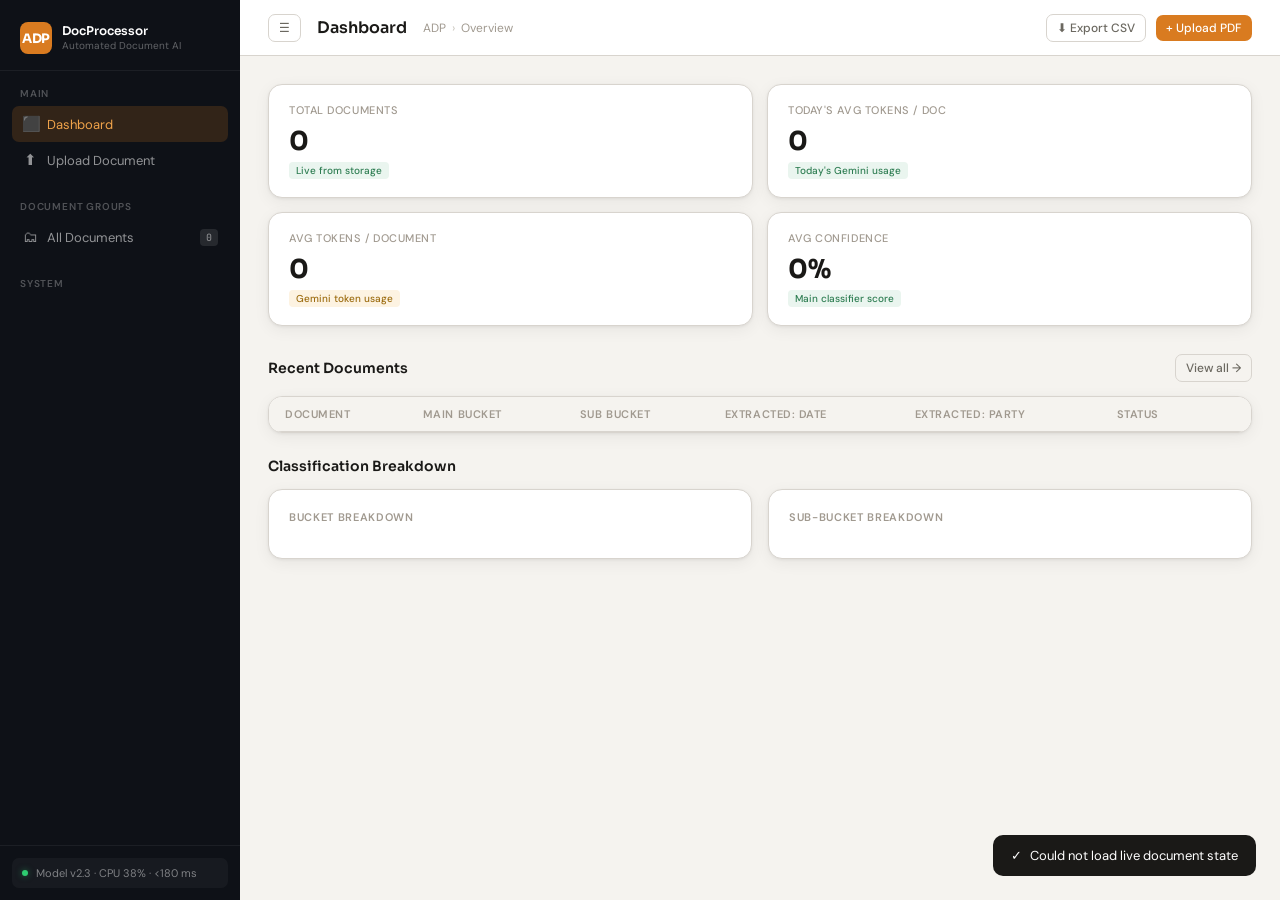
==== app/templates/index.html @ 9ce14003 "done" ====
<!doctype html>
<html lang="en">
  <head>
    <meta charset="UTF-8" />
    <meta name="viewport" content="width=device-width, initial-scale=1.0" />
    <title>ADP — Automated Document Processor</title>
    <link rel="preconnect" href="https://fonts.googleapis.com" />
    <link
      href="https://fonts.googleapis.com/css2?family=Sora:wght@300;400;500;600;700&family=JetBrains+Mono:wght@400;500&family=DM+Sans:ital,opsz,wght@0,9..40,300;0,9..40,400;0,9..40,500;0,9..40,600;1,9..40,300&display=swap"
      rel="stylesheet"
    />
    <style>
      :root {
        --bg: #f5f3ef;
        --bg2: #eeecea;
        --bg3: #e4e1dc;
        --sidebar: #0e1117;
        --sidebar2: #181c26;
        --sidebar3: #232837;
        --accent: #d97b20;
        --accent2: #f0a34a;
        --accent-dim: rgba(217, 123, 32, 0.12);
        --text: #1a1917;
        --text2: #6b6860;
        --text3: #a0998f;
        --white: #ffffff;
        --border: #d8d4ce;
        --border2: #c8c4bc;
        --success: #2e7d52;
        --success-bg: #eaf5ef;
        --info: #1b5fa8;
        --info-bg: #ebf3fc;
        --warn: #9c6c10;
        --warn-bg: #fdf3e2;
        --danger: #c0392b;
        --danger-bg: #fde9e7;
        --radius: 10px;
        --radius-lg: 14px;
        --sidebar-w: 240px;
        --font: "DM Sans", sans-serif;
        --mono: "JetBrains Mono", monospace;
        --display: "Sora", sans-serif;
        --shadow: 0 1px 3px rgba(0, 0, 0, 0.06), 0 4px 16px rgba(0, 0, 0, 0.06);
        --shadow-md:
          0 2px 8px rgba(0, 0, 0, 0.08), 0 8px 32px rgba(0, 0, 0, 0.1);
      }
      * {
        margin: 0;
        padding: 0;
        box-sizing: border-box;
      }
      body {
        font-family: var(--font);
        background: var(--bg);
        color: var(--text);
        display: flex;
        height: 100vh;
        overflow: hidden;
        font-size: 14px;
      }

      .sidebar {
        width: var(--sidebar-w);
        background: var(--sidebar);
        display: flex;
        flex-direction: column;
        flex-shrink: 0;
        height: 100vh;
        overflow-y: auto;
      }
      .sidebar::-webkit-scrollbar {
        width: 4px;
      }
      .sidebar::-webkit-scrollbar-thumb {
        background: var(--sidebar3);
      }
      .sb-logo {
        padding: 22px 20px 16px;
        display: flex;
        align-items: center;
        gap: 10px;
        border-bottom: 1px solid rgba(255, 255, 255, 0.06);
      }
      .sb-logo-mark {
        width: 32px;
        height: 32px;
        background: var(--accent);
        border-radius: 8px;
        display: flex;
        align-items: center;
        justify-content: center;
        font-family: var(--display);
        font-weight: 700;
        font-size: 13px;
        color: #fff;
        letter-spacing: -0.5px;
        flex-shrink: 0;
      }
      .sb-logo-name {
        font-family: var(--display);
        font-size: 12px;
        font-weight: 600;
        color: #fff;
        line-height: 1.2;
      }
      .sb-logo-sub {
        font-size: 10px;
        color: rgba(255, 255, 255, 0.35);
        font-weight: 400;
        margin-top: 1px;
      }
      .sb-section {
        padding: 16px 12px 6px;
      }
      .sb-label {
        font-size: 10px;
        font-weight: 600;
        letter-spacing: 0.08em;
        text-transform: uppercase;
        color: rgba(255, 255, 255, 0.28);
        padding: 0 8px;
        margin-bottom: 6px;
      }
      .sb-item {
        display: flex;
        align-items: center;
        gap: 9px;
        padding: 8px 10px;
        border-radius: 7px;
        cursor: pointer;
        transition: all 0.15s;
        color: rgba(255, 255, 255, 0.55);
        font-size: 13px;
        font-weight: 400;
        position: relative;
        user-select: none;
      }
      .sb-item:hover {
        background: rgba(255, 255, 255, 0.06);
        color: rgba(255, 255, 255, 0.85);
      }
      .sb-item.active {
        background: rgba(217, 123, 32, 0.18);
        color: #f0a34a;
      }
      .sb-item.active .sb-icon {
        color: #f0a34a;
      }
      .sb-icon {
        font-size: 15px;
        width: 16px;
        text-align: center;
        flex-shrink: 0;
      }
      .sb-badge {
        margin-left: auto;
        background: rgba(255, 255, 255, 0.1);
        color: rgba(255, 255, 255, 0.5);
        font-size: 10px;
        font-family: var(--mono);
        padding: 2px 6px;
        border-radius: 4px;
      }
      .sb-item.active .sb-badge {
        background: rgba(217, 123, 32, 0.3);
        color: #f0a34a;
      }
      .sb-sub {
        margin-left: 16px;
      }
      .sb-sub .sb-item {
        font-size: 12px;
        padding: 6px 10px;
      }
      .sb-bucket-header {
        display: flex;
        align-items: center;
        gap: 9px;
        padding: 7px 10px;
        cursor: pointer;
        color: rgba(255, 255, 255, 0.4);
        font-size: 12px;
        transition: all 0.15s;
        border-radius: 7px;
      }
      .sb-bucket-header:hover {
        color: rgba(255, 255, 255, 0.65);
      }
      .sb-bucket-dot {
        width: 7px;
        height: 7px;
        border-radius: 50%;
        flex-shrink: 0;
      }
      .sb-chevron {
        margin-left: auto;
        font-size: 10px;
        transition: transform 0.2s;
      }
      .sb-chevron.open {
        transform: rotate(90deg);
      }
      .sb-bottom {
        margin-top: auto;
        padding: 12px;
        border-top: 1px solid rgba(255, 255, 255, 0.06);
      }
      .sb-status {
        display: flex;
        align-items: center;
        gap: 8px;
        padding: 8px 10px;
        border-radius: 7px;
        background: rgba(255, 255, 255, 0.04);
      }
      .sb-status-dot {
        width: 6px;
        height: 6px;
        border-radius: 50%;
        background: #2ecc71;
        box-shadow: 0 0 6px rgba(46, 204, 113, 0.5);
        animation: pulse 2s infinite;
      }
      @keyframes pulse {
        0%,
        100% {
          opacity: 1;
        }
        50% {
          opacity: 0.5;
        }
      }
      .sb-status-txt {
        font-size: 11px;
        color: rgba(255, 255, 255, 0.45);
      }

      .main {
        flex: 1;
        display: flex;
        flex-direction: column;
        overflow: hidden;
      }
      .topbar {
        height: 56px;
        background: var(--white);
        border-bottom: 1px solid var(--border);
        display: flex;
        align-items: center;
        padding: 0 28px;
        gap: 16px;
        flex-shrink: 0;
      }
      .mobile-menu-btn {
        display: none;
      }
      .topbar-title {
        font-family: var(--display);
        font-size: 16px;
        font-weight: 600;
        color: var(--text);
      }
      .topbar-breadcrumb {
        font-size: 12px;
        color: var(--text3);
        display: flex;
        align-items: center;
        gap: 6px;
      }
      .topbar-sep {
        color: var(--border2);
      }
      .topbar-actions {
        margin-left: auto;
        display: flex;
        align-items: center;
        gap: 10px;
      }
      .btn {
        display: inline-flex;
        align-items: center;
        gap: 6px;
        padding: 7px 14px;
        border-radius: 7px;
        font-size: 13px;
        font-weight: 500;
        cursor: pointer;
        border: none;
        transition: all 0.15s;
        font-family: var(--font);
      }
      .btn-primary {
        background: var(--accent);
        color: #fff;
      }
      .btn-primary:hover {
        background: #c46e1a;
      }
      .btn-ghost {
        background: transparent;
        color: var(--text2);
        border: 1px solid var(--border);
      }
      .btn-ghost:hover {
        background: var(--bg2);
        color: var(--text);
      }
      .btn-sm {
        padding: 5px 10px;
        font-size: 12px;
      }
      .content {
        flex: 1;
        overflow-y: auto;
        padding: 28px;
      }
      .content::-webkit-scrollbar {
        width: 6px;
      }
      .content::-webkit-scrollbar-thumb {
        background: var(--bg3);
        border-radius: 3px;
      }
      .view {
        display: none;
      }
      .view.active {
        display: block;
      }
      .stats-row {
        display: grid;
        grid-template-columns: repeat(4, 1fr);
        gap: 14px;
        margin-bottom: 28px;
      }
      .stat-card {
        background: var(--white);
        border-radius: var(--radius-lg);
        padding: 18px 20px;
        border: 1px solid var(--border);
        box-shadow: var(--shadow);
      }
      .stat-label {
        font-size: 11px;
        color: var(--text3);
        text-transform: uppercase;
        letter-spacing: 0.05em;
        font-weight: 500;
        margin-bottom: 8px;
      }
      .stat-num {
        font-family: var(--display);
        font-size: 26px;
        font-weight: 700;
        color: var(--text);
        letter-spacing: -0.5px;
      }
      .stat-sub {
        font-size: 11px;
        color: var(--text3);
        margin-top: 4px;
      }
      .stat-chip {
        display: inline-block;
        font-size: 10px;
        padding: 2px 7px;
        border-radius: 4px;
        font-weight: 500;
      }
      .chip-up {
        background: #eaf5ef;
        color: var(--success);
      }
      .chip-warn {
        background: var(--warn-bg);
        color: var(--warn);
      }
      .section-header {
        display: flex;
        align-items: center;
        justify-content: space-between;
        margin-bottom: 14px;
      }
      .section-title {
        font-family: var(--display);
        font-size: 14px;
        font-weight: 600;
        color: var(--text);
      }
      .doc-table {
        background: var(--white);
        border-radius: var(--radius-lg);
        border: 1px solid var(--border);
        overflow: hidden;
        box-shadow: var(--shadow);
      }
      .doc-table table {
        width: 100%;
        border-collapse: collapse;
      }
      .doc-table th {
        padding: 10px 16px;
        font-size: 11px;
        font-weight: 600;
        color: var(--text3);
        text-transform: uppercase;
        letter-spacing: 0.05em;
        border-bottom: 1px solid var(--border);
        text-align: left;
        background: var(--bg);
      }
      .doc-table td {
        padding: 12px 16px;
        font-size: 13px;
        color: var(--text);
        border-bottom: 1px solid var(--border);
      }
      .doc-table tr:last-child td {
        border-bottom: none;
      }
      .doc-table tr:hover td {
        background: var(--bg);
      }
      .doc-name {
        font-weight: 500;
        color: var(--text);
        display: flex;
        align-items: center;
        gap: 8px;
      }
      .doc-icon {
        font-size: 16px;
      }
      .mono {
        font-family: var(--mono);
        font-size: 11px;
        color: var(--text3);
      }
      .pill {
        display: inline-flex;
        align-items: center;
        gap: 4px;
        font-size: 11px;
        padding: 3px 9px;
        border-radius: 20px;
        font-weight: 500;
      }
      .pill-transact {
        background: #ebf3fc;
        color: #1b5fa8;
      }
      .pill-cert {
        background: #eaf5ef;
        color: #2e7d52;
      }
      .pill-sub {
        background: var(--bg2);
        color: var(--text2);
        font-size: 10px;
        padding: 2px 7px;
      }
      .status-dot {
        width: 6px;
        height: 6px;
        border-radius: 50%;
        display: inline-block;
      }
      .s-done {
        background: #2ecc71;
      }
      .s-proc {
        background: #f39c12;
        animation: pulse 1.5s infinite;
      }
      .s-queue {
        background: #bdc3c7;
      }
      .upload-wrap {
        max-width: 680px;
        margin: 0 auto;
      }
      .drop-zone {
        border: 2px dashed var(--border2);
        border-radius: var(--radius-lg);
        padding: 60px 40px;
        text-align: center;
        cursor: pointer;
        transition: all 0.2s;
        background: var(--white);
        position: relative;
        overflow: hidden;
      }
      .drop-zone:hover,
      .drop-zone.drag {
        border-color: var(--accent);
        background: var(--accent-dim);
      }
      .drop-zone.drag .drop-icon {
        transform: scale(1.1);
      }
      .drop-icon {
        font-size: 44px;
        margin-bottom: 16px;
        display: block;
        transition: transform 0.2s;
      }
      .drop-title {
        font-family: var(--display);
        font-size: 18px;
        font-weight: 600;
        margin-bottom: 8px;
        color: var(--text);
      }
      .drop-sub {
        font-size: 13px;
        color: var(--text3);
        line-height: 1.6;
      }
      .drop-sub span {
        color: var(--accent);
        cursor: pointer;
        font-weight: 500;
      }
      #file-input {
        display: none;
      }
      .upload-opts {
        display: flex;
        gap: 12px;
        margin-top: 24px;
        flex-wrap: wrap;
      }
      .opt-chip {
        display: flex;
        align-items: center;
        gap: 6px;
        padding: 6px 12px;
        border-radius: 6px;
        background: var(--bg2);
        font-size: 12px;
        color: var(--text2);
      }
      .opt-chip span {
        font-size: 14px;
      }
      .proc-wrap {
        background: var(--white);
        border-radius: var(--radius-lg);
        border: 1px solid var(--border);
        padding: 32px;
        margin-top: 24px;
        display: none;
      }
      .proc-file {
        display: flex;
        align-items: center;
        gap: 12px;
        margin-bottom: 28px;
        padding: 14px;
        background: var(--bg);
        border-radius: var(--radius);
        border: 1px solid var(--border);
      }
      .proc-file-icon {
        font-size: 24px;
      }
      .proc-file-name {
        font-weight: 500;
        font-size: 14px;
      }
      .proc-file-size {
        font-size: 11px;
        color: var(--text3);
        margin-top: 2px;
      }
      .proc-steps {
        display: flex;
        flex-direction: column;
        gap: 0;
      }
      .proc-step {
        display: flex;
        align-items: center;
        gap: 14px;
        padding: 14px 0;
        border-bottom: 1px solid var(--border);
        position: relative;
      }
      .proc-step:last-child {
        border-bottom: none;
      }
      .proc-step-icon {
        width: 32px;
        height: 32px;
        border-radius: 50%;
        display: flex;
        align-items: center;
        justify-content: center;
        font-size: 14px;
        flex-shrink: 0;
        transition: all 0.3s;
      }
      .proc-step-icon.wait {
        background: var(--bg2);
        color: var(--text3);
      }
      .proc-step-icon.running {
        background: var(--warn-bg);
        color: var(--warn);
        animation: spin 0.8s linear infinite;
      }
      .proc-step-icon.done {
        background: var(--success-bg);
        color: var(--success);
      }
      @keyframes spin {
        to {
          transform: rotate(360deg);
        }
      }
      .proc-step-info {
        flex: 1;
      }
      .proc-step-name {
        font-weight: 500;
        font-size: 13px;
      }
      .proc-step-detail {
        font-size: 11px;
        color: var(--text3);
        margin-top: 2px;
        font-family: var(--mono);
      }
      .proc-progress {
        height: 3px;
        background: var(--bg3);
        border-radius: 2px;
        margin-top: 8px;
        overflow: hidden;
      }
      .proc-progress-bar {
        height: 100%;
        background: var(--accent);
        border-radius: 2px;
        transition: width 0.4s ease;
      }
      .result-wrap {
        margin-top: 24px;
        display: none;
      }
      .result-header {
        background: var(--white);
        border-radius: var(--radius-lg) var(--radius-lg) 0 0;
        border: 1px solid var(--border);
        border-bottom: none;
        padding: 20px 24px;
        display: flex;
        align-items: center;
        gap: 14px;
      }
      .result-body {
        background: var(--white);
        border: 1px solid var(--border);
        border-radius: 0 0 var(--radius-lg) var(--radius-lg);
        padding: 20px 24px;
      }
      .result-section {
        margin-bottom: 20px;
      }
      .result-section-title {
        font-size: 11px;
        font-weight: 600;
        color: var(--text3);
        text-transform: uppercase;
        letter-spacing: 0.08em;
        margin-bottom: 12px;
      }
      .info-grid {
        display: grid;
        grid-template-columns: repeat(3, 1fr);
        gap: 10px;
      }
      .info-field {
        background: var(--bg);
        border-radius: var(--radius);
        padding: 12px 14px;
        border: 1px solid var(--border);
      }
      .info-field-label {
        font-size: 10px;
        color: var(--text3);
        font-weight: 500;
        text-transform: uppercase;
        letter-spacing: 0.05em;
        margin-bottom: 5px;
      }
      .info-field-value {
        font-size: 13px;
        font-weight: 500;
        color: var(--text);
      }
      .info-field-value.mono {
        font-family: var(--mono);
        font-size: 12px;
      }
      .info-field.confidence-full {
        grid-column: 1 / -1;
        text-align: center;
      }
      .info-field.confidence-full .info-field-label,
      .info-field.confidence-full .info-field-value {
        text-align: center;
        font-weight: 700;
      }
      .result-actions {
        display: flex;
        gap: 10px;
        margin-top: 16px;
        padding-top: 16px;
        border-top: 1px solid var(--border);
      }
      .doc-search-bar {
        display: flex;
        align-items: center;
        gap: 12px;
        margin-bottom: 20px;
      }
      .search-input-wrap {
        position: relative;
        flex: 1;
        max-width: 380px;
      }
      .search-input {
        width: 100%;
        padding: 8px 12px 8px 36px;
        border-radius: var(--radius);
        border: 1px solid var(--border);
        background: var(--white);
        font-size: 13px;
        font-family: var(--font);
        color: var(--text);
        outline: none;
        transition: border-color 0.15s;
      }
      .search-input:focus {
        border-color: var(--accent);
      }
      .search-icon {
        position: absolute;
        left: 11px;
        top: 50%;
        transform: translateY(-50%);
        color: var(--text3);
        font-size: 15px;
      }
      .filter-chips {
        display: flex;
        gap: 8px;
        flex-wrap: wrap;
      }
      .filter-chip {
        padding: 5px 12px;
        border-radius: 20px;
        border: 1px solid var(--border);
        font-size: 12px;
        cursor: pointer;
        background: var(--white);
        color: var(--text2);
        transition: all 0.15s;
      }
      .filter-chip:hover {
        border-color: var(--accent);
        color: var(--accent);
      }
      .filter-chip.active {
        background: var(--accent);
        color: #fff;
        border-color: var(--accent);
      }
      .buckets-grid {
        display: grid;
        grid-template-columns: 1fr 1fr;
        gap: 20px;
      }
      .group-buckets-panel {
        margin-top: 18px;
        background: var(--white);
        border-radius: var(--radius-lg);
        border: 1px solid var(--border);
        box-shadow: var(--shadow);
        padding: 16px;
      }
      .group-buckets-title {
        font-family: var(--display);
        font-size: 14px;
        font-weight: 600;
        margin-bottom: 12px;
      }
      .group-bucket-item {
        background: #d9f3df;
        border: 1px solid #c1e6cb;
        border-radius: 8px;
        padding: 8px 10px;
        margin-bottom: 8px;
        font-size: 13px;
      }
      .group-pdf-list {
        margin-top: 6px;
        padding-left: 18px;
      }
      .group-pdf-list li {
        margin: 4px 0;
        font-size: 12px;
      }
      .group-pdf-link {
        color: #1b5fa8;
        cursor: pointer;
        text-decoration: underline;
      }
      .bucket-col {
        background: var(--white);
        border-radius: var(--radius-lg);
        border: 1px solid var(--border);
        overflow: hidden;
        box-shadow: var(--shadow);
      }
      .bucket-col-header {
        padding: 16px 20px;
        border-bottom: 1px solid var(--border);
        display: flex;
        align-items: center;
        gap: 10px;
      }
      .bucket-col-title {
        font-family: var(--display);
        font-size: 14px;
        font-weight: 600;
      }
      .bucket-col-count {
        font-family: var(--mono);
        font-size: 11px;
        padding: 2px 8px;
        border-radius: 4px;
        margin-left: auto;
      }
      .bucket-col-body {
        padding: 14px;
      }
      .sub-group {
        margin-bottom: 14px;
      }
      .sub-group-header {
        display: flex;
        align-items: center;
        justify-content: space-between;
        margin-bottom: 8px;
        cursor: pointer;
        padding: 6px 8px;
        border-radius: 6px;
        transition: background 0.15s;
      }
      .sub-group-header:hover {
        background: var(--bg);
      }
      .sub-group-name {
        font-size: 12px;
        font-weight: 600;
        color: var(--text2);
        display: flex;
        align-items: center;
        gap: 6px;
      }
      .sub-group-cnt {
        font-size: 10px;
        font-family: var(--mono);
        color: var(--text3);
      }
      .doc-tile {
        background: var(--bg);
        border-radius: var(--radius);
        border: 1px solid var(--border);
        padding: 11px 13px;
        margin-bottom: 7px;
        cursor: pointer;
        transition: all 0.15s;
        display: flex;
        align-items: flex-start;
        gap: 10px;
      }
      .doc-tile:hover {
        border-color: var(--accent);
        background: var(--accent-dim);
      }
      .doc-tile-icon {
        font-size: 20px;
        flex-shrink: 0;
        margin-top: 1px;
      }
      .doc-tile-body {
        flex: 1;
        min-width: 0;
      }
      .doc-tile-name {
        font-size: 12px;
        font-weight: 500;
        color: var(--text);
        white-space: nowrap;
        overflow: hidden;
        text-overflow: ellipsis;
        margin-bottom: 3px;
      }
      .doc-tile-meta {
        font-size: 10px;
        color: var(--text3);
        font-family: var(--mono);
        display: flex;
        gap: 8px;
      }
      .doc-tile-actions {
        flex-shrink: 0;
        opacity: 0;
        transition: opacity 0.15s;
      }
      .doc-tile:hover .doc-tile-actions {
        opacity: 1;
      }
      .tile-btn {
        padding: 3px 8px;
        border-radius: 4px;
        border: 1px solid var(--border);
        background: var(--white);
        font-size: 10px;
        cursor: pointer;
        color: var(--text2);
        font-family: var(--font);
        transition: all 0.15s;
      }
      .tile-btn:hover {
        border-color: var(--accent);
        color: var(--accent);
      }
      .modal-overlay {
        position: fixed;
        inset: 0;
        background: rgba(0, 0, 0, 0.55);
        z-index: 1000;
        display: flex;
        align-items: center;
        justify-content: center;
        opacity: 0;
        pointer-events: none;
        transition: opacity 0.2s;
        backdrop-filter: blur(3px);
      }
      .modal-overlay.open {
        opacity: 1;
        pointer-events: all;
      }
      .modal {
        background: var(--white);
        border-radius: var(--radius-lg);
        width: 880px;
        max-width: 95vw;
        max-height: 90vh;
        display: flex;
        flex-direction: column;
        box-shadow: 0 20px 80px rgba(0, 0, 0, 0.3);
        transform: translateY(12px);
        transition: transform 0.2s;
      }
      .modal-overlay.open .modal {
        transform: translateY(0);
      }
      .modal-header {
        padding: 16px 20px;
        border-bottom: 1px solid var(--border);
        display: flex;
        align-items: center;
        gap: 12px;
        flex-shrink: 0;
      }
      .modal-title {
        font-family: var(--display);
        font-size: 14px;
        font-weight: 600;
        flex: 1;
      }
      .modal-close {
        width: 28px;
        height: 28px;
        border-radius: 6px;
        border: 1px solid var(--border);
        background: var(--bg);
        cursor: pointer;
        display: flex;
        align-items: center;
        justify-content: center;
        font-size: 15px;
        color: var(--text2);
        transition: all 0.15s;
      }
      .modal-close:hover {
        background: var(--danger-bg);
        color: var(--danger);
        border-color: var(--danger);
      }
      .modal-body {
        display: flex;
        flex: 1;
        overflow: hidden;
      }
      .pdf-viewer {
        flex: 1;
        background: var(--bg2);
        display: flex;
        align-items: center;
        justify-content: center;
        flex-direction: column;
        gap: 12px;
        padding: 28px;
      }
      .viewer-switch {
        display: flex;
        gap: 8px;
        align-self: flex-start;
      }
      .viewer-pane {
        width: 100%;
        height: 100%;
        min-height: 520px;
        border: 1px solid var(--border);
        border-radius: 8px;
        background: var(--white);
      }
      .viewer-pane.hidden {
        display: none;
      }
      .image-preview {
        object-fit: contain;
        padding: 12px;
        background: var(--white);
      }
      .pdf-page-sim {
        background: var(--white);
        width: 320px;
        min-height: 420px;
        border-radius: 4px;
        box-shadow: 0 4px 24px rgba(0, 0, 0, 0.15);
        padding: 32px;
        display: flex;
        flex-direction: column;
        gap: 10px;
      }
      .pdf-line {
        height: 8px;
        border-radius: 2px;
        background: var(--bg3);
      }
      .pdf-line.thick {
        height: 14px;
        width: 60%;
      }
      .pdf-line.short {
        width: 45%;
      }
      .pdf-line.medium {
        width: 70%;
      }
      .pdf-line.xshort {
        width: 30%;
      }
      .modal-info {
        width: 260px;
        border-left: 1px solid var(--border);
        padding: 20px;
        overflow-y: auto;
        flex-shrink: 0;
      }
      .modal-info-title {
        font-size: 11px;
        font-weight: 600;
        color: var(--text3);
        text-transform: uppercase;
        letter-spacing: 0.08em;
        margin-bottom: 12px;
      }
      .modal-field {
        margin-bottom: 14px;
      }
      .modal-field-label {
        font-size: 10px;
        color: var(--text3);
        font-weight: 500;
        margin-bottom: 3px;
      }
      .modal-field-value {
        font-size: 13px;
        font-weight: 500;
        color: var(--text);
      }
      .modal-field-value.mono {
        font-family: var(--mono);
        font-size: 11px;
      }
      .breakdown-grid {
        display: grid;
        grid-template-columns: 1fr 1fr;
        gap: 16px;
      }
      .correct-section {
        margin-top: 16px;
        padding-top: 16px;
        border-top: 1px solid var(--border);
      }
      .correct-label {
        font-size: 11px;
        color: var(--text3);
        font-weight: 600;
        text-transform: uppercase;
        letter-spacing: 0.08em;
        margin-bottom: 8px;
      }
      .select {
        width: 100%;
        padding: 7px 10px;
        border-radius: 6px;
        border: 1px solid var(--border);
        background: var(--white);
        font-size: 12px;
        font-family: var(--font);
        color: var(--text);
        outline: none;
        cursor: pointer;
        margin-bottom: 8px;
      }
      .select:focus {
        border-color: var(--accent);
      }
      .empty-state {
        text-align: center;
        padding: 60px 20px;
        color: var(--text3);
      }
      .fade-in {
        animation: fadeIn 0.3s ease forwards;
      }
      @keyframes fadeIn {
        from {
          opacity: 0;
          transform: translateY(8px);
        }
        to {
          opacity: 1;
          transform: translateY(0);
        }
      }
      .notif {
        position: fixed;
        bottom: 24px;
        right: 24px;
        background: var(--text);
        color: #fff;
        padding: 12px 18px;
        border-radius: var(--radius);
        font-size: 13px;
        z-index: 2000;
        opacity: 0;
        transform: translateY(8px);
        transition: all 0.25s;
        pointer-events: none;
        display: flex;
        align-items: center;
        gap: 8px;
      }
      .notif.show {
        opacity: 1;
        transform: translateY(0);
      }
      .sidebar-backdrop {
        display: none;
      }
      @media (max-width: 1400px) {
        .stats-row {
          grid-template-columns: repeat(2, 1fr);
        }
        .info-grid {
          grid-template-columns: repeat(2, 1fr);
        }
      }
      @media (max-width: 900px) {
        .content {
          padding: 18px;
        }
        .topbar {
          padding: 0 16px;
          gap: 10px;
        }
        .topbar-breadcrumb {
          display: none;
        }
        .topbar-actions {
          gap: 6px;
          flex-wrap: wrap;
          justify-content: flex-end;
        }
        .btn {
          padding: 6px 10px;
          font-size: 12px;
        }
        .doc-table {
          overflow-x: auto;
        }
        .doc-table table {
          min-width: 720px;
        }
        .result-header,
        .result-body,
        .proc-wrap {
          padding: 16px;
        }
        .result-actions {
          flex-wrap: wrap;
        }
        .modal {
          width: 96vw;
          max-height: 94vh;
        }
        .modal-body {
          flex-direction: column;
        }
        .modal-info {
          width: 100%;
          border-left: none;
          border-top: 1px solid var(--border);
        }
        .viewer-pane {
          min-height: 360px;
        }
      }
      @media (max-width: 640px) {
        .content {
          padding: 12px;
        }
        .topbar-title {
          font-size: 14px;
        }
        .section-title {
          font-size: 13px;
        }
        .stat-num {
          font-size: 22px;
        }
        .stat-label,
        .stat-sub {
          font-size: 10px;
        }
        .doc-table th {
          font-size: 10px;
          padding: 9px 12px;
        }
        .doc-table td {
          font-size: 12px;
          padding: 10px 12px;
        }
        .pill {
          font-size: 10px;
        }
        .proc-step-name {
          font-size: 12px;
        }
        .proc-step-detail {
          font-size: 10px;
        }
        .result-section-title,
        .info-field-label {
          font-size: 9px;
        }
        .info-field-value {
          font-size: 12px;
        }
        .modal-title {
          font-size: 13px;
        }
        .modal-info-title,
        .modal-field-label {
          font-size: 10px;
        }
        .modal-field-value {
          font-size: 12px;
        }
        .stats-row,
        .info-grid {
          grid-template-columns: 1fr;
        }
        .breakdown-grid {
          grid-template-columns: 1fr;
        }
        .search-input-wrap {
          max-width: none;
        }
        .doc-search-bar {
          flex-direction: column;
          align-items: stretch;
        }
        .upload-wrap {
          max-width: 100%;
        }
        .drop-zone {
          padding: 34px 16px;
        }
        .drop-title {
          font-size: 16px;
        }
        .result-header {
          flex-direction: column;
          align-items: flex-start;
        }
        .result-actions .btn {
          width: 100%;
          justify-content: center;
        }
      }
      @media (max-width: 1100px) {
        .stats-row {
          grid-template-columns: repeat(2, 1fr);
        }
        .buckets-grid {
          grid-template-columns: 1fr;
        }
        .mobile-menu-btn {
          display: inline-flex;
          align-items: center;
          justify-content: center;
        }
        .sidebar {
          position: fixed;
          top: 0;
          left: 0;
          width: min(82vw, 300px);
          z-index: 1200;
          transform: translateX(-100%);
          transition: transform 0.22s ease;
          box-shadow: var(--shadow-md);
        }
        body.sidebar-open .sidebar {
          transform: translateX(0);
        }
        .sidebar-backdrop {
          position: fixed;
          inset: 0;
          background: rgba(0, 0, 0, 0.35);
          z-index: 1100;
        }
        body.sidebar-open .sidebar-backdrop {
          display: block;
        }
      }
    </style>
  </head>
  <body>
    <aside class="sidebar">
      <div class="sb-logo">
        <div class="sb-logo-mark">ADP</div>
        <div>
          <div class="sb-logo-name">DocProcessor</div>
          <div class="sb-logo-sub">Automated Document AI</div>
        </div>
      </div>
      <div class="sb-section">
        <div class="sb-label">Main</div>
        <div class="sb-item active" onclick="showView('dashboard', this)">
          <span class="sb-icon">⬛</span> Dashboard
        </div>
        <div class="sb-item" onclick="showView('upload', this)">
          <span class="sb-icon">⬆</span> Upload Document
        </div>
      </div>
      <div class="sb-section" id="sidebar-groups">
        <div class="sb-label">Document Groups</div>
        <div
          class="sb-item"
          onclick="
            showView('documents', this);
            filterBucket('all');
          "
        >
          <span class="sb-icon">🗂</span> All Documents
          <span class="sb-badge" id="sidebar-total-count">0</span>
        </div>
        <div class="sb-sub" id="sidebar-buckets"></div>
      </div>
      <div class="sb-section">
        <div class="sb-label">System</div>
      </div>
      <div class="sb-bottom">
        <div class="sb-status">
          <div class="sb-status-dot"></div>
          <div class="sb-status-txt">Model v2.3 · CPU 38% · &lt;180 ms</div>
        </div>
      </div>
    </aside>
    <div
      id="sidebar-backdrop"
      class="sidebar-backdrop"
      onclick="closeMobileSidebar()"
    ></div>
    <main class="main">
      <div class="topbar">
        <button
          class="btn btn-ghost btn-sm mobile-menu-btn"
          onclick="toggleMobileSidebar()"
        >
          ☰
        </button>
        <div id="topbar-title" class="topbar-title">Dashboard</div>
        <div id="topbar-breadcrumb" class="topbar-breadcrumb">
          <span>ADP</span><span class="topbar-sep">›</span
          ><span id="topbar-crumb">Overview</span>
        </div>
        <div class="topbar-actions">
          <button
            class="btn btn-ghost btn-sm"
            onclick="showNotif('Export complete')"
          >
            ⬇ Export CSV
          </button>
          <button
            class="btn btn-primary btn-sm"
            onclick="showView('upload', null)"
          >
            + Upload PDF
          </button>
        </div>
      </div>
      <div class="content">
        <div class="view active fade-in" id="view-dashboard">
          <div class="stats-row">
            <div class="stat-card">
              <div class="stat-label">Total Documents</div>
              <div class="stat-num" id="stat-total-docs">0</div>
              <div class="stat-sub">
                <span class="stat-chip chip-up">Live from storage</span>
              </div>
            </div>
            <div class="stat-card">
              <div class="stat-label">Today's Avg Tokens / Doc</div>
              <div class="stat-num" id="stat-processed-today">0</div>
              <div class="stat-sub">
                <span class="stat-chip chip-up">Today's Gemini usage</span>
              </div>
            </div>
            <div class="stat-card">
              <div class="stat-label">Avg Tokens / Document</div>
              <div class="stat-num" id="stat-pending-ocr">0</div>
              <div class="stat-sub">
                <span class="stat-chip chip-warn">Gemini token usage</span>
              </div>
            </div>
            <div class="stat-card">
              <div class="stat-label">Avg Confidence</div>
              <div class="stat-num" id="stat-model-accuracy">0%</div>
              <div class="stat-sub">
                <span class="stat-chip chip-up">Main classifier score</span>
              </div>
            </div>
          </div>
          <div class="section-header">
            <div class="section-title">Recent Documents</div>
            <button
              class="btn btn-ghost btn-sm"
              onclick="showView('documents', null)"
            >
              View all →
            </button>
          </div>
          <div class="doc-table">
            <table>
              <thead>
                <tr>
                  <th>Document</th>
                  <th>Main Bucket</th>
                  <th>Sub Bucket</th>
                  <th>Extracted: Date</th>
                  <th>Extracted: Party</th>
                  <th>Status</th>
                  <th></th>
                </tr>
              </thead>
              <tbody id="recent-table"></tbody>
            </table>
          </div>
          <div style="margin-top: 24px">
            <div class="section-header">
              <div class="section-title">Classification Breakdown</div>
            </div>
            <div
              class="breakdown-grid"
            >
              <div class="doc-table" style="padding: 20px">
                <div
                  style="
                    font-size: 11px;
                    color: var(--text3);
                    font-weight: 600;
                    text-transform: uppercase;
                    letter-spacing: 0.06em;
                    margin-bottom: 14px;
                  "
                  id="breakdown-title-left"
                >
                  Bucket Breakdown
                </div>
                <div id="transact-breakdown"></div>
              </div>
              <div class="doc-table" style="padding: 20px">
                <div
                  style="
                    font-size: 11px;
                    color: var(--text3);
                    font-weight: 600;
                    text-transform: uppercase;
                    letter-spacing: 0.06em;
                    margin-bottom: 14px;
                  "
                  id="breakdown-title-right"
                >
                  Sub-bucket Breakdown
                </div>
                <div id="cert-breakdown"></div>
              </div>
            </div>
          </div>
        </div>
        <div class="view" id="view-upload">
          <div class="upload-wrap">
            <div
              class="drop-zone"
              id="drop-zone"
              onclick="document.getElementById('file-input').click()"
              ondragover="
                event.preventDefault();
                this.classList.add('drag');
              "
              ondragleave="this.classList.remove('drag')"
              ondrop="handleDrop(event)"
            >
              <span class="drop-icon">📄</span>
              <div class="drop-title">Drop your PDF here</div>
              <div class="drop-sub">
                Drag &amp; drop or
                <span
                  onclick="
                    event.stopPropagation();
                    document.getElementById('file-input').click();
                  "
                  >browse files</span
                ><br />Supports any language · Image-based PDFs auto-detected ·
                Max 20 MB
              </div>
              <div class="upload-opts">
                <div class="opt-chip"><span>🌐</span> Multilingual</div>
                <div class="opt-chip"><span>🔍</span> OCR fallback</div>
                <div class="opt-chip"><span>⚡</span> &lt;1s response</div>
                <div class="opt-chip"><span>🔒</span> Local processing</div>
              </div>
            </div>
            <input
              type="file"
              id="file-input"
              accept=".pdf"
              onchange="handleFile(this.files[0])"
            />
            <div class="proc-wrap" id="proc-wrap">
              <div class="proc-file">
                <span class="proc-file-icon">📄</span>
                <div>
                  <div class="proc-file-name" id="proc-file-name">
                    document.pdf
                  </div>
                  <div class="proc-file-size" id="proc-file-size">
                    2.4 MB · PDF
                  </div>
                </div>
                <div
                  style="
                    margin-left: auto;
                    font-family: var(--mono);
                    font-size: 11px;
                    color: var(--text3);
                  "
                  id="proc-timer"
                >
                  0.0s
                </div>
              </div>
              <div class="proc-steps">
                <div class="proc-step" id="step-extract">
                  <div class="proc-step-icon wait" id="step-extract-icon">
                    📄
                  </div>
                  <div class="proc-step-info">
                    <div class="proc-step-name">Text extraction</div>
                    <div class="proc-step-detail" id="step-extract-detail">
                      Waiting…
                    </div>
                    <div class="proc-progress">
                      <div
                        class="proc-progress-bar"
                        id="step-extract-bar"
                        style="width: 0"
                      ></div>
                    </div>
                  </div>
                </div>
                <div class="proc-step" id="step-classify">
                  <div class="proc-step-icon wait" id="step-classify-icon">
                    🧠
                  </div>
                  <div class="proc-step-info">
                    <div class="proc-step-name">
                      Classification (main &amp; sub bucket models)
                    </div>
                    <div class="proc-step-detail" id="step-classify-detail">
                      Waiting…
                    </div>
                    <div class="proc-progress">
                      <div
                        class="proc-progress-bar"
                        id="step-classify-bar"
                        style="width: 0"
                      ></div>
                    </div>
                  </div>
                </div>
                <div class="proc-step" id="step-extract2">
                  <div class="proc-step-icon wait" id="step-extract2-icon">
                    🔎
                  </div>
                  <div class="proc-step-info">
                    <div class="proc-step-name">Key info extraction (AI)</div>
                    <div class="proc-step-detail" id="step-extract2-detail">
                      Waiting…
                    </div>
                    <div class="proc-progress">
                      <div
                        class="proc-progress-bar"
                        id="step-extract2-bar"
                        style="width: 0"
                      ></div>
                    </div>
                  </div>
                </div>
              </div>
            </div>
            <div class="result-wrap fade-in" id="result-wrap">
              <div class="result-header">
                <div>
                  <div
                    style="
                      font-size: 10px;
                      color: var(--text3);
                      font-weight: 600;
                      text-transform: uppercase;
                      letter-spacing: 0.07em;
                      margin-bottom: 6px;
                    "
                  >
                    Classification Result
                  </div>
                  <div
                    style="
                      display: flex;
                      align-items: center;
                      gap: 10px;
                      flex-wrap: wrap;
                    "
                  >
                    <span
                      class="pill"
                      id="result-main-pill"
                      style="font-size: 12px; padding: 5px 14px"
                      >—</span
                    ><span style="color: var(--text3); font-size: 16px">›</span
                    ><span
                      class="pill pill-sub"
                      id="result-sub-pill"
                      style="font-size: 12px; padding: 5px 12px"
                      >—</span
                    >
                  </div>
                </div>
                <div
                  class="result-conf"
                  style="margin-left: auto; text-align: right"
                >
                  <div
                    style="
                      font-size: 10px;
                      color: var(--text3);
                      margin-bottom: 4px;
                    "
                  >
                    Confidence
                  </div>
                  <div
                    id="result-conf"
                    style="
                      font-size: 20px;
                      font-weight: 700;
                      font-family: var(--display);
                      color: var(--success);
                    "
                  >
                    —
                  </div>
                </div>
              </div>
              <div class="result-body">
                <div class="result-section">
                  <div class="result-section-title">
                    Extracted Key Information
                  </div>
                  <div class="info-grid" id="result-info-grid"></div>
                </div>
                <div class="result-actions">
                  <button
                    class="btn btn-primary"
                    id="classified-group-btn"
                    onclick="saveToGroup()"
                  >
                    Open Classified Category
                  </button>
                  <button
                    class="btn btn-ghost"
                    id="need-review-btn"
                    style="display: none"
                    onclick="markNeedReview()"
                  >
                    Need to Review
                  </button>
                  <button
                    class="btn btn-ghost"
                    id="ai-identify-btn"
                    style="display: none"
                    onclick="runAiIdentification()"
                  >
                    Use AI Model
                  </button>
                  <button
                    class="btn btn-ghost"
                    onclick="showModal('result-doc')"
                  >
                    👁 View PDF
                  </button>
                  <div
                    style="
                      margin-left: auto;
                      display: flex;
                      align-items: center;
                      gap: 8px;
                    "
                  >
                    <span style="font-size: 12px; color: var(--text3)"
                      >Correct classification:</span
                    ><select
                      class="select"
                      id="correction-select"
                      style="width: min(440px, 100%); margin: 0"
                      onchange="onCorrectionSelectionChange()"
                    >
                      <option value="">— Select —</option>
                    </select>
                  </div>
                </div>
              </div>
            </div>
          </div>
        </div>
        <div class="view" id="view-documents">
          <div class="doc-search-bar">
            <div class="search-input-wrap">
              <span class="search-icon">🔍</span
              ><input
                class="search-input"
                id="search-input"
                placeholder="Search documents…"
                oninput="renderDocs()"
              />
            </div>
            <div class="filter-chips" id="filter-chips">
              <div
                class="filter-chip active"
                id="chip-all"
                onclick="filterBucket('all')"
              >
                All (0)
              </div>
            </div>
          </div>
          <div class="buckets-grid" id="buckets-grid"></div>
          <div class="group-buckets-panel">
            <div class="group-buckets-title">Bucket: Group</div>
            <div id="group-01-wrap">
              <div class="group-bucket-item">
                <strong>Group 01:</strong> From which Company the pdf is being
                received
              </div>
            </div>
            <div id="group-02-wrap">
              <div class="group-bucket-item">
                <strong>Group 02:</strong> To which company the pdf is being
                given
              </div>
            </div>
          </div>
        </div>
      </div>
    </main>
    <div
      class="modal-overlay"
      id="modal-overlay"
      onclick="if (event.target === this) closeModal();"
    >
      <div class="modal">
        <div class="modal-header">
          <div class="modal-title" id="modal-title">Document Viewer</div>
          <div class="pill" id="modal-main-pill" style="font-size: 11px">—</div>
          <span style="color: var(--text3); font-size: 13px; margin: 0 4px"
            >›</span
          >
          <div
            class="pill pill-sub"
            id="modal-sub-pill"
            style="font-size: 11px"
          >
            —
          </div>
          <button
            class="modal-close"
            onclick="closeModal()"
            style="margin-left: auto"
          >
            ✕
          </button>
        </div>
        <div class="modal-body">
          <div class="pdf-viewer">
            <div
              style="
                font-size: 11px;
                color: var(--text3);
                margin-bottom: 12px;
                font-family: var(--mono);
              "
              id="modal-filename"
            >
              —
            </div>
            <div class="viewer-switch">
              <button
                class="btn btn-ghost btn-sm"
                onclick="showViewerPane('pdf')"
              >
                PDF</button
              ><button
                class="btn btn-ghost btn-sm"
                onclick="showViewerPane('image')"
              >
                Image
              </button>
            </div>
            <iframe
              id="pdf-frame"
              class="viewer-pane"
              title="PDF viewer"
            ></iframe
            ><img
              id="image-frame"
              class="viewer-pane image-preview hidden"
              alt="PDF preview image"
            />
            <div style="display: flex; gap: 8px; margin-top: 14px">
              <span
                style="
                  font-size: 12px;
                  color: var(--text3);
                  display: flex;
                  align-items: center;
                  padding: 0 8px;
                "
                id="modal-pages"
                >Real PDF preview</span
              ><button
                class="btn btn-ghost btn-sm"
                style="margin-left: 8px"
                id="modal-download-btn"
              >
                ⬇ Download
              </button>
            </div>
          </div>
          <div class="modal-info">
            <div class="modal-info-title">Extracted Info</div>
            <div id="modal-fields"></div>
            <div class="correct-section">
              <div class="correct-label">Correct Label</div>
              <select
                class="select"
                id="modal-correction-select"
                onchange="showNotif('Correction saved · Retraining queued')"
              >
                <option value="">— Mark correction —</option></select
              ><button
                class="btn btn-ghost btn-sm"
                style="width: 100%"
                onclick="showNotif('Correction logged for review')"
              >
                Log Correction
              </button>
            </div>
          </div>
        </div>
      </div>
    </div>
    <div class="notif" id="notif">✓ <span id="notif-text"></span></div>
    <script>
      let APP_STATE = {
        documents: [],
        bucket_store: {},
        summary: {
          total_documents: 0,
          processed_today: 0,
          pending_ocr: 0,
          model_accuracy: 0,
          breakdown: {},
        },
      };
      let currentBucket = "all";
      let currentSub = null;
      let currentResult = null;
      let notifTimer = null;

      const FALLBACK_TAXONOMY = {
        main_buckets: ["Transactional Documents", "Certifications"],
        sub_buckets: {
          "Transactional Documents": [
            "Invoice",
            "Purchase Order",
            "Proof of Payment",
            "Production Records",
            "Transportation Records",
          ],
          Certifications: [
            "Social Audit Reports",
            "Security Audit Records",
            "Third party certification",
          ],
        },
      };

      let CLASSIFICATION_OPTIONS = [];
      const TOKEN_METRICS_STORAGE_KEY = "adp_token_metrics_v1";

      function getTodayKey() {
        const now = new Date();
        const y = now.getFullYear();
        const m = String(now.getMonth() + 1).padStart(2, "0");
        const d = String(now.getDate()).padStart(2, "0");
        return `${y}-${m}-${d}`;
      }

      function loadTokenMetrics() {
        try {
          const raw = localStorage.getItem(TOKEN_METRICS_STORAGE_KEY);
          if (!raw) return { day: getTodayKey(), today_docs: 0, today_tokens: 0 };
          const parsed = JSON.parse(raw);
          const day = String(parsed?.day || "");
          const today = getTodayKey();
          if (day !== today) {
            return { day: today, today_docs: 0, today_tokens: 0 };
          }
          return {
            day: today,
            today_docs: Number(parsed?.today_docs || 0),
            today_tokens: Number(parsed?.today_tokens || 0),
          };
        } catch (error) {
          return { day: getTodayKey(), today_docs: 0, today_tokens: 0 };
        }
      }

      function saveTokenMetrics(metrics) {
        localStorage.setItem(
          TOKEN_METRICS_STORAGE_KEY,
          JSON.stringify({
            day: metrics.day,
            today_docs: Number(metrics.today_docs || 0),
            today_tokens: Number(metrics.today_tokens || 0),
          }),
        );
      }

      function incrementTokenMetricsForResult(result) {
        const totalTokens = Number(
          result?.ai_identification?.token_usage?.total_tokens || 0,
        );
        if (!Number.isFinite(totalTokens) || totalTokens <= 0) return;
        const metrics = loadTokenMetrics();
        metrics.today_docs += 1;
        metrics.today_tokens += totalTokens;
        saveTokenMetrics(metrics);
      }

      function isTransactionalMain(label) {
        const s = String(label || "").trim();
        return (
          s.includes("Transactional Documents") ||
          (s.includes("Transactional") && !/^certific/i.test(s))
        );
      }

      function buildClassificationOptionsFromTaxonomy(tax) {
        const tx = tax.sub_buckets?.["Transactional Documents"];
        const cert = tax.sub_buckets?.["Certifications"];
        const pairs = [];
        if (tx && Array.isArray(tx)) {
          for (const sub of tx) {
            pairs.push(`Transactional Documents / ${sub}`);
          }
        }
        if (cert && Array.isArray(cert)) {
          for (const sub of cert) {
            pairs.push(`Certifications / ${sub}`);
          }
        }
        return pairs;
      }

      async function loadTaxonomy() {
        try {
          const response = await fetch("/api/taxonomy");
          if (!response.ok) throw new Error();
          const tax = await response.json();
          CLASSIFICATION_OPTIONS = buildClassificationOptionsFromTaxonomy(tax);
        } catch {
          CLASSIFICATION_OPTIONS =
            buildClassificationOptionsFromTaxonomy(FALLBACK_TAXONOMY);
        }
        renderCorrectionOptions();
      }

      function bucketClassName(label) {
        return isTransactionalMain(label) ? "pill-transact" : "pill-cert";
      }

      function escapeHtml(value) {
        return String(value ?? "—")
          .replaceAll("&", "&amp;")
          .replaceAll("<", "&lt;")
          .replaceAll(">", "&gt;")
          .replaceAll('"', "&quot;")
          .replaceAll("'", "&#39;");
      }

      function showView(id, el) {
        document
          .querySelectorAll(".view")
          .forEach((v) => v.classList.remove("active"));
        const view = document.getElementById("view-" + id);
        view.classList.add("active");
        view.classList.remove("fade-in");
        void view.offsetWidth;
        view.classList.add("fade-in");
        document
          .querySelectorAll(".sb-item")
          .forEach((i) => i.classList.remove("active"));
        if (el) el.classList.add("active");
        const titles = {
          dashboard: "Dashboard",
          upload: "Upload Document",
          documents: "Document Groups",
        };
        const crumbs = {
          dashboard: "Overview",
          upload: "New Upload",
          documents: "Browse All",
        };
        document.getElementById("topbar-title").textContent = titles[id] || id;
        document.getElementById("topbar-crumb").textContent = crumbs[id] || id;
        if (id === "documents") renderDocs();
        if (id === "dashboard") renderDashboard();
        closeMobileSidebar();
      }

      function toggleMobileSidebar() {
        document.body.classList.toggle("sidebar-open");
      }

      function closeMobileSidebar() {
        document.body.classList.remove("sidebar-open");
      }

      async function fetchState() {
        const response = await fetch("/api/state");
        if (!response.ok) throw new Error("Failed to load state");
        APP_STATE = await response.json();
        renderSidebarBuckets();
        renderFilterChips();
        renderCorrectionOptions();
        renderDashboard();
        renderDocs();
        renderCompanyGroups();
      }

      async function checkGeminiConnection() {
        try {
          const response = await fetch("/api/gemini-health");
          const payload = await response.json();
          if (!response.ok || !payload.connected) {
            console.error("[Gemini Health] Not connected:", payload);
            showNotif(payload.message || "Gemini connection failed.");
            return false;
          }
          console.log("[Gemini Health] Connected");
          console.log("[Gemini Health] Response:", payload.response);
          if (payload.response?.raw_response_text) {
            console.log("[Gemini Health] Raw response text:");
            console.log(payload.response.raw_response_text);
          }
          return true;
        } catch (error) {
          console.error("[Gemini Health] Error:", error);
          showNotif("Could not verify Gemini connection.");
          return false;
        }
      }

      function renderSidebarBuckets() {
        document.getElementById("sidebar-total-count").textContent =
          APP_STATE.documents.length;
        const container = document.getElementById("sidebar-buckets");
        container.innerHTML = Object.entries(APP_STATE.bucket_store)
          .map(([mainBucket, subBuckets], index) => {
            const bucketId = `bucket-${index}`;
            const bucketTotal = Object.values(subBuckets).reduce(
              (sum, docs) => sum + docs.length,
              0,
            );
            return `
      <div class="sb-bucket-header" onclick="toggleSbGroup('${bucketId}')">
        <div class="sb-bucket-dot" style="background:${isTransactionalMain(mainBucket) ? "#378ADD" : "#1D9E75"}"></div>
        ${escapeHtml(mainBucket)}
        <span class="sb-badge">${bucketTotal}</span>
        <span class="sb-chevron open" id="sb-chevron-${bucketId}">›</span>
      </div>
      <div id="sb-${bucketId}">
        ${Object.entries(subBuckets)
          .map(
            ([subBucket, docs]) => `
          <div class="sb-item" onclick="showView('documents',this);filterBucket('${encodeURIComponent(mainBucket)}');filterSub('${encodeURIComponent(subBucket)}')">
            <span class="sb-icon" style="font-size:11px">↳</span> ${escapeHtml(subBucket)} <span class="sb-badge">${docs.length}</span>
          </div>
        `,
          )
          .join("")}
      </div>
    `;
          })
          .join("");
      }

      function renderFilterChips() {
        const chips = [
          `<div class="filter-chip active" id="chip-all" onclick="filterBucket('all')">All (${APP_STATE.documents.length})</div>`,
        ];
        Object.entries(APP_STATE.bucket_store).forEach(
          ([mainBucket, subBuckets]) => {
            const total = Object.values(subBuckets).reduce(
              (sum, docs) => sum + docs.length,
              0,
            );
            chips.push(
              `<div class="filter-chip" id="chip-${mainBucket}" onclick="filterBucket('${encodeURIComponent(mainBucket)}')">${escapeHtml(mainBucket)} (${total})</div>`,
            );
          },
        );
        document.getElementById("filter-chips").innerHTML = chips.join("");
      }

      function renderCorrectionOptions() {
        const options = [`<option value="">— Select —</option>`].concat(
          CLASSIFICATION_OPTIONS.map(
            (option) => `<option>${escapeHtml(option)}</option>`,
          ),
        );
        document.getElementById("correction-select").innerHTML =
          options.join("");
        document.getElementById("modal-correction-select").innerHTML =
          `<option value="">— Mark correction —</option>` +
          options.slice(1).join("");
      }

      function renderDashboard() {
        const summary = APP_STATE.summary;
        const metrics = loadTokenMetrics();
        const todayAvgFromLocal =
          metrics.today_docs > 0 ? metrics.today_tokens / metrics.today_docs : 0;
        const globalAvgFromLocal =
          summary.total_documents > 0
            ? metrics.today_tokens / summary.total_documents
            : 0;
        document.getElementById("stat-total-docs").textContent =
          summary.total_documents;
        document.getElementById("stat-processed-today").textContent =
          Number(todayAvgFromLocal).toFixed(1);
        document.getElementById("stat-pending-ocr").textContent =
          Number(globalAvgFromLocal).toFixed(1);
        document.getElementById("stat-model-accuracy").textContent =
          `${summary.model_accuracy}%`;

        const tbody = document.getElementById("recent-table");
        const recent = APP_STATE.documents.slice(0, 8);
        tbody.innerHTML = recent
          .map(
            (d) => `
    <tr onclick="openDocModal('${encodeURIComponent(d.file_name)}')" style="cursor:pointer;">
      <td><div class="doc-name"><span class="doc-icon">📄</span>${escapeHtml(d.file_name)}</div></td>
      <td><span class="pill ${bucketClassName(d.main_bucket.label)}">${escapeHtml(d.main_bucket.label)}</span></td>
      <td><span class="pill pill-sub">${escapeHtml(d.sub_bucket.label)}</span></td>
      <td><span class="mono">${escapeHtml(d.entities.date || "—")}</span></td>
      <td>${escapeHtml(d.entities.from_company || d.entities.to_company || "—")}</td>
      <td><span class="status-dot s-done"></span> Ready</td>
      <td><button class="btn btn-ghost btn-sm" onclick="event.stopPropagation();openDocModal('${encodeURIComponent(d.file_name)}')">View</button></td>
    </tr>
  `,
          )
          .join("");

        const breakdownEntries = Object.entries(summary.breakdown);
        const transEntry = breakdownEntries.find(([bucketName]) =>
          isTransactionalMain(bucketName),
        );
        const certEntry = breakdownEntries.find(
          ([bucketName]) => !!bucketName && !isTransactionalMain(bucketName),
        );
        document.getElementById("transact-breakdown").innerHTML =
          renderBreakdownList(transEntry);
        document.getElementById("cert-breakdown").innerHTML =
          renderBreakdownList(certEntry);
        document.getElementById("breakdown-title-left").textContent =
          transEntry?.[0]
            ? `${transEntry[0]} sub-buckets`
            : `${FALLBACK_TAXONOMY.main_buckets[0]} · sub-buckets`;
        document.getElementById("breakdown-title-right").textContent =
          certEntry?.[0]
            ? `${certEntry[0]} sub-buckets`
            : `${FALLBACK_TAXONOMY.main_buckets[1]} · sub-buckets`;
      }

      function renderBreakdownList(entry) {
        if (!entry)
          return `<div style="font-size:12px;color:var(--text3);">No processed documents yet</div>`;
        const [bucketName, subBuckets] = entry;
        const total =
          Object.values(subBuckets).reduce((sum, count) => sum + count, 0) || 1;
        const color = isTransactionalMain(bucketName) ? "#378ADD" : "#1D9E75";
        return Object.entries(subBuckets)
          .map(([name, count]) => {
            const pct = Math.round((count / total) * 100);
            return `<div style="display:flex;align-items:center;gap:10px;margin-bottom:10px;">
      <div style="font-size:12px;width:140px;color:var(--text2);">${escapeHtml(name)}</div>
      <div style="flex:1;height:6px;background:var(--bg3);border-radius:3px;overflow:hidden;">
        <div style="height:100%;width:${pct}%;background:${color};border-radius:3px;"></div>
      </div>
      <div style="font-family:var(--mono);font-size:11px;color:var(--text3);width:28px;text-align:right;">${count}</div>
      <button class="btn btn-ghost btn-sm" style="padding:3px 8px;" onclick="openBucketFolder('${encodeURIComponent(bucketName)}','${encodeURIComponent(name)}')">Open Folder</button>
    </div>`;
          })
          .join("");
      }

      function openBucketFolder(mainBucket, subBucket) {
        const url = `/bucket-files?main_bucket=${mainBucket}&sub_bucket=${subBucket}`;
        window.open(url, "_blank");
      }

      function resetProcessingPanel(file) {
        document.getElementById("proc-wrap").style.display = "block";
        document.getElementById("result-wrap").style.display = "none";
        document.getElementById("proc-file-name").textContent =
          file.name || "document.pdf";
        document.getElementById("proc-file-size").textContent =
          `${((file.size || 0) / 1024 / 1024).toFixed(1)} MB · PDF`;
        [
          [
            "step-extract-icon",
            "step-extract-detail",
            "Checking native text with PyMuPDF…",
          ],
          [
            "step-classify-icon",
            "step-classify-detail",
            "Waiting for classification…",
          ],
          [
            "step-extract2-icon",
            "step-extract2-detail",
            "Waiting for entity extraction…",
          ],
        ].forEach(([iconId, detailId, detailText]) => {
          document.getElementById(iconId).className = "proc-step-icon wait";
          document.getElementById(detailId).textContent = detailText;
        });
        ["step-extract-bar", "step-classify-bar", "step-extract2-bar"].forEach(
          (id) => (document.getElementById(id).style.width = "0"),
        );
      }

      function markStepRunning(iconId, detailId, barId, detailText) {
        document.getElementById(iconId).className = "proc-step-icon running";
        document.getElementById(detailId).textContent = detailText;
        document.getElementById(barId).style.width = "55%";
      }

      function markStepDone(iconId, detailId, barId, detailText) {
        document.getElementById(iconId).className = "proc-step-icon done";
        document.getElementById(iconId).textContent = "✓";
        document.getElementById(detailId).textContent = detailText;
        document.getElementById(barId).style.width = "100%";
      }

      async function handleFile(file) {
        if (!file) return;
        resetProcessingPanel(file);
        markStepRunning(
          "step-extract-icon",
          "step-extract-detail",
          "step-extract-bar",
          "Attempting native text extraction with PyMuPDF…",
        );
        const formData = new FormData();
        formData.append("pdf_file", file);
        const timerStart = Date.now();
        const timerEl = document.getElementById("proc-timer");
        const timerInterval = setInterval(() => {
          timerEl.textContent = `${((Date.now() - timerStart) / 1000).toFixed(1)}s`;
        }, 100);

        try {
          const response = await fetch("/api/upload", {
            method: "POST",
            body: formData,
          });
          const contentType = response.headers.get("content-type") || "";
          if (!contentType.includes("application/json")) {
            const body = await response.text();
            throw new Error(
              `Upload endpoint returned non-JSON response (${response.status}). ${body.slice(0, 120)}`,
            );
          }
          const payload = await response.json();
          if (!response.ok && response.status !== 202)
            throw new Error(payload.message || "Upload failed");

          if (payload.status === "processing") {
            const fallbackMsg =
              payload.preprocess?.avg_chars_per_page != null
                ? `PyMuPDF found ${payload.preprocess.avg_chars_per_page} chars/page. Switching to EasyOCR…`
                : "Native text looked low quality. Switching to EasyOCR…";
            document.getElementById("step-extract-detail").textContent =
              fallbackMsg;
            document.getElementById("step-extract-bar").style.width = "100%";
            markStepRunning(
              "step-classify-icon",
              "step-classify-detail",
              "step-classify-bar",
              "Waiting for OCR output before classification…",
            );
            showNotif(payload.message || "EasyOCR running in background");
            const pollPath =
              payload.poll_url ||
              (payload.doc_id ? `/documents/${payload.doc_id}/status` : "");
            if (!pollPath) {
              throw new Error(
                "Processing started but no poll_url/doc_id returned by server.",
              );
            }
            pollJob(pollPath, timerInterval);
            return;
          }

          clearInterval(timerInterval);
          applyCompletedResult(payload.result);
        } catch (error) {
          console.error("[Gemini/API Error] Upload flow exception:", error);
          clearInterval(timerInterval);
          showNotif(error.message || "Upload failed");
        }
      }

      async function pollJob(pollUrl, timerInterval) {
        const response = await fetch(pollUrl);
        const contentType = response.headers.get("content-type") || "";
        if (!contentType.includes("application/json")) {
          const body = await response.text();
          clearInterval(timerInterval);
          showNotif(
            `Polling failed: non-JSON response (${response.status}) ${body.slice(0, 80)}`,
          );
          return;
        }
        const payload = await response.json();
        if (payload.status === "processing") {
          if (payload.preprocess) {
            document.getElementById("step-classify-detail").textContent =
              `OCR in progress… ${payload.preprocess.page_count || "?"} pages`;
          } else {
            document.getElementById("step-classify-detail").textContent =
              "OCR in progress…";
          }
          setTimeout(() => pollJob(pollUrl, timerInterval), 1500);
          return;
        }
        clearInterval(timerInterval);
        if (payload.status === "failed" || payload.status === "ocr_failed") {
          console.error("[Gemini/API Error] Job failed payload:", payload);
          showNotif(payload.error || payload.message || "OCR job failed");
          return;
        }
        if (!payload.result) {
          showNotif("Processing finished but result payload is missing.");
          return;
        }
        applyCompletedResult(payload.result);
      }

      function applyCompletedResult(result) {
        currentResult = result;
        incrementTokenMetricsForResult(result);
        const tokenUsage = result?.ai_identification?.token_usage || {};
        console.log(
          "[Gemini Token Usage]",
          result?.file_name || "unknown-file",
          tokenUsage,
        );
        logExtractionToConsole(result);
        markStepDone(
          "step-extract-icon",
          "step-extract-detail",
          "step-extract-bar",
          result.preprocess.ocr_used
            ? "OCR text extraction completed."
            : "Native text extraction completed.",
        );
        markStepDone(
          "step-classify-icon",
          "step-classify-detail",
          "step-classify-bar",
          `${result.main_bucket.label} → ${result.sub_bucket.label}`,
        );
        markStepDone(
          "step-extract2-icon",
          "step-extract2-detail",
          "step-extract2-bar",
          "Key info extracted and stored.",
        );
        showResult(result);
        showNotif(
          `Review correction and click save to store in category folder`,
        );
      }

      function logExtractionToConsole(result) {
        const extractor =
          result?.preprocess?.extractor ||
          (result?.preprocess?.ocr_used ? "easyocr" : "pymupdf");
        const extractedText = result?.preprocess?.text || "";
        const sourceLanguage = result?.preprocess?.source_language || "unknown";
        const translated = Boolean(result?.preprocess?.translated_to_english);
        console.log("=== Document Extraction Output ===");
        console.log("File:", result?.file_name || "unknown");
        console.log("Extractor:", extractor);
        console.log("OCR used:", Boolean(result?.preprocess?.ocr_used));
        console.log("Source language:", sourceLanguage);
        console.log("Translated to English:", translated);
        console.log("Extracted text preview:");
        console.log(extractedText.slice(0, 5000));
        const ai = result?.ai_identification || {};
        console.log("Gemini operation:", ai.operation || "off");
        console.log("AI model/source:", ai.model || "—");
        if (ai.gemini_response_preview) {
          console.log("Gemini response preview:");
          console.log(String(ai.gemini_response_preview));
        }
        console.log("=================================");
      }

      function buildTranslationBadge(preprocess, forHtml = false) {
        const translated = Boolean(preprocess?.translated_to_english);
        const src = String(preprocess?.source_language || "unknown");
        if (!translated) return "";
        const text = `Translated from ${src}`;
        if (!forHtml) return text;
        return `<span style="display:inline-block;margin-left:8px;padding:2px 8px;border-radius:999px;background:#E8F2FF;color:#1B5FA8;font-size:11px;font-weight:600;">${escapeHtml(text)}</span>`;
      }

      function formatAiSource(result) {
        const model = String(result?.ai_identification?.model || "").trim();
        if (!model) return "—";
        if (model.startsWith("gemini:")) {
          const mode = model.split(":")[1] || "text";
          return `Gemini (${mode})`;
        }
        if (model === "local_classifier_pipeline_fallback") {
          return "Local fallback";
        }
        if (model === "local_classifier_pipeline") {
          return "Local model";
        }
        return model;
      }

      function isGeminiUsed(result) {
        const model = String(result?.ai_identification?.model || "").trim();
        return model.startsWith("gemini:");
      }

      function geminiOperationStatus(result) {
        const op = String(result?.ai_identification?.operation || "off")
          .trim()
          .toLowerCase();
        return op === "on" ? "On" : "Off";
      }

      function showResult(result) {
        console.log("[AI Response] Full result object:", result);
        if (result?.ai_identification) {
          console.log(
            "[AI Response] ai_identification:",
            result.ai_identification,
          );
        }
        if (result?.ai_identification?.gemini_response_preview) {
          console.log(
            "[AI Response] Gemini response preview:",
            result.ai_identification.gemini_response_preview,
          );
        }
        document.getElementById("result-wrap").style.display = "block";
        const mainPill = document.getElementById("result-main-pill");
        mainPill.className = `pill ${bucketClassName(result.main_bucket.label)}`;
        mainPill.textContent = result.main_bucket.label;
        document.getElementById("result-sub-pill").textContent =
          result.sub_bucket.label;
        document.getElementById("result-conf").textContent =
          `${(result.main_bucket.confidence * 100).toFixed(1)}%`;
        document.getElementById("classified-group-btn").textContent =
          `Save to ${result.main_bucket.label} / ${result.sub_bucket.label}`;
        document.getElementById("correction-select").value = "";
        document.getElementById("result-info-grid").innerHTML = `
      <div class="info-field">
        <div class="info-field-label">Doc ID</div>
        <input class="select" id="manual-document_id" value="${escapeHtml(result.entities.document_id || "")}" oninput="syncAiIdentifyActions(currentResult)" />
      </div>
      <div class="info-field">
        <div class="info-field-label">Date</div>
        <input class="select" id="manual-date" value="${escapeHtml(result.entities.date || "")}" oninput="syncAiIdentifyActions(currentResult)" />
      </div>
      <div class="info-field">
        <div class="info-field-label">Pdf is being received from</div>
        <input class="select" id="manual-from_company" value="${escapeHtml(result.entities.from_company || "")}" oninput="syncAiIdentifyActions(currentResult)" />
      </div>
      <div class="info-field">
        <div class="info-field-label">Pdf is being given to</div>
        <input class="select" id="manual-to_company" value="${escapeHtml(result.entities.to_company || "")}" oninput="syncAiIdentifyActions(currentResult)" />
      </div>
      <div class="info-field">
        <div class="info-field-label">Quantity</div>
        <input class="select" id="manual-quantity" value="${escapeHtml(result.entities.quantity || "")}" oninput="syncAiIdentifyActions(currentResult)" />
      </div>
      <div class="info-field">
        <div class="info-field-label">Product/Material Name</div>
        <input class="select" id="manual-product_material_name" value="${escapeHtml(result.entities.product_material_name || "")}" oninput="syncAiIdentifyActions(currentResult)" />
      </div>
      <div class="info-field confidence-full">
        <div class="info-field-label">Confidence</div>
        <div class="info-field-value">${(Number(result?.main_bucket?.confidence || 0) * 100).toFixed(1)}%</div>
      </div>
      <div class="info-field confidence-full">
        <div class="info-field-label">Total Token Usage</div>
        <div class="info-field-value">${escapeHtml(String(result?.ai_identification?.token_usage?.total_tokens ?? 0))}</div>
      </div>
    `;
        syncAiIdentifyActions(result);
      }

      function onCorrectionSelectionChange() {
        const selectedCorrection = (
          document.getElementById("correction-select")?.value || ""
        ).trim();
        updateSaveButtonLabel(selectedCorrection);
        syncAiIdentifyActions(currentResult);
        if (selectedCorrection) {
          showNotif("Correction selected. Save will use corrected category.");
        }
      }

      function getManualEntities() {
        return {
          document_id: (
            document.getElementById("manual-document_id")?.value || ""
          ).trim(),
          date: (document.getElementById("manual-date")?.value || "").trim(),
          from_company: (
            document.getElementById("manual-from_company")?.value || ""
          ).trim(),
          to_company: (
            document.getElementById("manual-to_company")?.value || ""
          ).trim(),
          quantity: (
            document.getElementById("manual-quantity")?.value || ""
          ).trim(),
          product_material_name: (
            document.getElementById("manual-product_material_name")?.value || ""
          ).trim(),
        };
      }

      function hasMissingKeyInfo() {
        const entities = getManualEntities();
        return [
          entities.document_id,
          entities.date,
          entities.from_company,
          entities.to_company,
          entities.quantity,
          entities.product_material_name,
        ].some((value) => !String(value || "").trim());
      }

      function updateSaveButtonLabel(selectedCorrection = "") {
        const saveBtn = document.getElementById("classified-group-btn");
        if (!saveBtn || !currentResult) return;
        const effectiveLabel =
          selectedCorrection ||
          `${currentResult.main_bucket.label} / ${currentResult.sub_bucket.label}`;
        saveBtn.textContent = `Save to ${effectiveLabel}`;
      }

      async function saveToGroup() {
        if (!currentResult) return;
        const correction = (
          document.getElementById("correction-select")?.value || ""
        ).trim();
        const manualEntities = getManualEntities();
        if (hasMissingKeyInfo() && !correction) {
          showNotif("Need Manual Checking");
          return;
        }

        const response = await fetch("/api/finalize", {
          method: "POST",
          headers: { "Content-Type": "application/json" },
          body: JSON.stringify({
            result: currentResult,
            correction: correction,
            manual_entities: manualEntities,
          }),
        });
        const payload = await response.json();
        if (!response.ok || payload.status !== "ok") {
          showNotif(payload.message || "Could not finalize document.");
          return;
        }
        currentResult = payload.result;
        updateSaveButtonLabel("");
        await fetchState();
        filterBucket(encodeURIComponent(currentResult.main_bucket.label));
        filterSub(encodeURIComponent(currentResult.sub_bucket.label));
        showView("documents", null);
        showNotif(
          `Saved in ${currentResult.main_bucket.label} / ${currentResult.sub_bucket.label}`,
        );
      }

      function syncAiIdentifyActions(result) {
        const saveBtn = document.getElementById("classified-group-btn");
        const aiBtn = document.getElementById("ai-identify-btn");
        const reviewBtn = document.getElementById("need-review-btn");
        const needs = Boolean(result?.needs_ai_identification);
        const identified = Boolean(result?.ai_identified);
        const correction = (
          document.getElementById("correction-select")?.value || ""
        ).trim();
        const requiresManualCheck = hasMissingKeyInfo();
        const lockSave = requiresManualCheck && !correction;
        saveBtn.disabled = lockSave;
        if (lockSave) {
          saveBtn.title = "Need Manual Checking";
          if (saveBtn.dataset.manualWarned !== "1") {
            showNotif("Need Manual Checking");
            saveBtn.dataset.manualWarned = "1";
          }
        } else {
          saveBtn.title = "";
          saveBtn.dataset.manualWarned = "0";
        }

        if (requiresManualCheck) {
          reviewBtn.style.display = "inline-flex";
        } else {
          reviewBtn.style.display = "none";
        }

        if (needs && !identified) {
          aiBtn.style.display = "inline-flex";
        } else {
          aiBtn.style.display = "none";
        }
      }

      function markNeedReview() {
        if (!currentResult) return;
        currentResult.needs_review = true;
        showNotif("Marked as Need to Review.");
      }

      async function runAiIdentification() {
        if (!currentResult) return;
        const aiBtn = document.getElementById("ai-identify-btn");
        aiBtn.disabled = true;
        aiBtn.textContent = "Identifying…";
        try {
          const response = await fetch("/api/ai-identify", {
            method: "POST",
            headers: { "Content-Type": "application/json" },
            body: JSON.stringify({ result: currentResult }),
          });
          const payload = await response.json();
          if (!response.ok || payload.status !== "ok") {
            throw new Error(payload.message || "AI identification failed.");
          }
          currentResult = payload.result;
          showResult(currentResult);
          showNotif("AI model identification completed.");
        } catch (error) {
          showNotif(error.message || "AI identification failed.");
        } finally {
          aiBtn.disabled = false;
          aiBtn.textContent = "Use AI Model";
          syncAiIdentifyActions(currentResult);
        }
      }

      function filterBucket(bucketValue) {
        currentBucket =
          bucketValue === "all" ? "all" : decodeURIComponent(bucketValue);
        currentSub = null;
        document
          .querySelectorAll(".filter-chip")
          .forEach((c) => c.classList.remove("active"));
        const chip = document.getElementById(
          bucketValue === "all" ? "chip-all" : `chip-${currentBucket}`,
        );
        if (chip) chip.classList.add("active");
        renderDocs();
      }

      function filterSub(subValue) {
        currentSub = decodeURIComponent(subValue);
        renderDocs();
      }

      function renderDocs() {
        const query = (
          document.getElementById("search-input").value || ""
        ).toLowerCase();
        const grid = document.getElementById("buckets-grid");
        const bucketEntries = Object.entries(APP_STATE.bucket_store).filter(
          ([bucketName]) =>
            currentBucket === "all" || bucketName === currentBucket,
        );
        grid.innerHTML =
          bucketEntries
            .map(([bucketName, subBuckets]) => {
              const visibleSubBuckets = Object.entries(subBuckets).filter(
                ([subName, docs]) => {
                  if (currentSub && subName !== currentSub) return false;
                  if (!query) return true;
                  return docs.some((doc) =>
                    [
                      doc.file_name,
                      doc.entities.from_company,
                      doc.entities.to_company,
                      doc.entities.product_material_name,
                    ]
                      .join(" ")
                      .toLowerCase()
                      .includes(query),
                  );
                },
              );
              const bucketCount = visibleSubBuckets.reduce(
                (sum, [, docs]) => sum + docs.length,
                0,
              );
              return `
      <div class="bucket-col fade-in">
        <div class="bucket-col-header">
          <div class="sb-bucket-dot" style="background:${isTransactionalMain(bucketName) ? "#378ADD" : "#1D9E75"}"></div>
          <div class="bucket-col-title" style="color:${isTransactionalMain(bucketName) ? "#1B5FA8" : "#2E7D52"}">${escapeHtml(bucketName)}</div>
          <span class="bucket-col-count" style="background:${isTransactionalMain(bucketName) ? "#EBF3FC" : "#EAF5EF"};color:${isTransactionalMain(bucketName) ? "#1B5FA8" : "#2E7D52"}">${bucketCount}</span>
        </div>
        <div class="bucket-col-body">
          ${
            visibleSubBuckets
              .map(
                ([subName, docs]) => `
            <div class="sub-group">
              <div class="sub-group-header">
                <div class="sub-group-name"><div class="sb-bucket-dot" style="background:${isTransactionalMain(bucketName) ? "#7BB8EC" : "#6DC4A0"};"></div>${escapeHtml(subName)}</div>
                <span class="sub-group-cnt">${docs.length} docs</span>
              </div>
              ${
                docs
                  .map(
                    (doc) => `
                <div class="doc-tile" onclick="openDocModal('${encodeURIComponent(doc.file_name)}')">
                  <div class="doc-tile-icon">📄</div>
                  <div class="doc-tile-body">
                    <div class="doc-tile-name">${escapeHtml(doc.file_name)}</div>
                    <div class="doc-tile-meta">
                      <span>${escapeHtml(doc.entities.document_id || "—")}</span>
                      <span>${escapeHtml(doc.entities.date || "—")}</span>
                      <span>${doc.preprocess.ocr_used ? "OCR" : "Native text"}</span>
                      <span class="status-dot s-done"></span>
                    </div>
                  </div>
                  <div class="doc-tile-actions">
                    <button class="tile-btn" onclick="event.stopPropagation();openDocModal('${encodeURIComponent(doc.file_name)}')">View</button>
                  </div>
                </div>
              `,
                  )
                  .join("") ||
                `<div style="font-size:12px;color:var(--text3);padding:8px 8px;">No documents yet</div>`
              }
            </div>
          `,
              )
              .join("") ||
            `<div class="empty-state"><div class="empty-title">No matching documents</div></div>`
          }
        </div>
      </div>
    `;
            })
            .join("") ||
          `<div class="empty-state"><div class="empty-title">No documents uploaded yet</div></div>`;
      }

      function renderCompanyGroups() {
        const groups = APP_STATE.company_groups || {};
        const fromGroups = groups.group_01_from_company || {};
        const toGroups = groups.group_02_to_company || {};

        const group01Wrap = document.getElementById("group-01-wrap");
        const group02Wrap = document.getElementById("group-02-wrap");

        group01Wrap.innerHTML =
          `<div class="group-bucket-item"><strong>Group 01:</strong> From which Company the pdf is being received</div>` +
          Object.entries(fromGroups)
            .map(
              ([company, docs]) => `
                <div class="group-bucket-item">
                  ${escapeHtml(company)} <span class="mono">(${docs.length})</span>
                  <ul class="group-pdf-list">
                    ${docs
                      .map(
                        (doc) =>
                          `<li><span class="group-pdf-link" onclick="openDocModal('${encodeURIComponent(doc.file_name)}')">${escapeHtml(doc.file_name)}</span></li>`,
                      )
                      .join("")}
                  </ul>
                </div>
              `,
            )
            .join("");

        group02Wrap.innerHTML =
          `<div class="group-bucket-item"><strong>Group 02:</strong> To which company the pdf is being given</div>` +
          Object.entries(toGroups)
            .map(
              ([company, docs]) => `
                <div class="group-bucket-item">
                  ${escapeHtml(company)} <span class="mono">(${docs.length})</span>
                  <ul class="group-pdf-list">
                    ${docs
                      .map(
                        (doc) =>
                          `<li><span class="group-pdf-link" onclick="openDocModal('${encodeURIComponent(doc.file_name)}')">${escapeHtml(doc.file_name)}</span></li>`,
                      )
                      .join("")}
                  </ul>
                </div>
              `,
            )
            .join("");
      }

      function findDoc(fileName) {
        const decoded = decodeURIComponent(fileName);
        return (
          APP_STATE.documents.find((doc) => doc.file_name === decoded) ||
          (currentResult && currentResult.file_name === decoded
            ? currentResult
            : null)
        );
      }

      function openDocModal(fileName) {
        const doc = findDoc(fileName);
        if (!doc) return;
        const fileUrl =
          doc.file_url || `/uploads/${encodeURIComponent(doc.file_name)}`;
        const previewUrl =
          doc.preview_url ||
          `/uploads/${encodeURIComponent(doc.file_name)}/preview.png`;
        document.getElementById("modal-title").textContent = doc.file_name;
        document.getElementById("modal-filename").textContent =
          `${doc.entities?.document_id || doc.file_name} · ${doc.preprocess?.page_count || "?"} pages`;
        document.getElementById("modal-pages").textContent = doc.preprocess
          ?.ocr_used
          ? "OCR-derived text"
          : "Native text PDF";
        const mainPill = document.getElementById("modal-main-pill");
        mainPill.className = `pill ${bucketClassName(doc.main_bucket.label)}`;
        mainPill.textContent = doc.main_bucket.label;
        document.getElementById("modal-sub-pill").textContent =
          doc.sub_bucket.label;
        document.getElementById("pdf-frame").src = fileUrl;
        document.getElementById("image-frame").src = previewUrl;
        document.getElementById("modal-download-btn").onclick = () =>
          window.open(fileUrl, "_blank");
        showViewerPane("pdf");
        const fields = [
          ["Document ID", doc.entities.document_id || "—", true],
          ["Date", doc.entities.date || "—", false],
          [
            "Company name: 1. From which Company the pdf is being received",
            doc.entities.from_company || "—",
            false,
          ],
          [
            "Company name: 2. To which company the pdf is being given",
            doc.entities.to_company || "—",
            false,
          ],
          ["Quantity", doc.entities.quantity || "—", false],
          [
            "Product/Material Name",
            doc.entities.product_material_name || "—",
            false,
          ],
          [
            "Confidence",
            `${(Number(doc?.main_bucket?.confidence || 0) * 100).toFixed(1)}%`,
            false,
          ],
          ["Gemini Operation", geminiOperationStatus(doc), false],
          ["Gemini Used", isGeminiUsed(doc) ? "Yes" : "No", false],
          ["AI Identification Source", formatAiSource(doc), false],
        ];
        document.getElementById("modal-fields").innerHTML = fields
          .map(
            ([label, value, mono, isHtml]) => `
    <div class="modal-field">
      <div class="modal-field-label">${escapeHtml(label)}</div>
      <div class="modal-field-value ${mono ? "mono" : ""}">${isHtml ? value || "—" : escapeHtml(value)}</div>
    </div>
  `,
          )
          .join("");
        document.getElementById("modal-overlay").classList.add("open");
      }

      function showModal(id) {
        if (id === "result-doc" && currentResult)
          openDocModal(encodeURIComponent(currentResult.file_name));
      }

      function showViewerPane(mode) {
        const pdfFrame = document.getElementById("pdf-frame");
        const imageFrame = document.getElementById("image-frame");
        if (mode === "image") {
          pdfFrame.classList.add("hidden");
          imageFrame.classList.remove("hidden");
          document.getElementById("modal-pages").textContent =
            "Rendered first-page image";
          return;
        }
        imageFrame.classList.add("hidden");
        pdfFrame.classList.remove("hidden");
        document.getElementById("modal-pages").textContent = "Real PDF preview";
      }

      function closeModal() {
        document.getElementById("modal-overlay").classList.remove("open");
        document.getElementById("pdf-frame").src = "";
        document.getElementById("image-frame").src = "";
      }

      function toggleSbGroup(id) {
        const el = document.getElementById("sb-" + id);
        const chevron = document.getElementById("sb-chevron-" + id);
        if (el.style.display === "none") {
          el.style.display = "";
          chevron.classList.add("open");
        } else {
          el.style.display = "none";
          chevron.classList.remove("open");
        }
      }

      function handleDrop(event) {
        event.preventDefault();
        document.getElementById("drop-zone").classList.remove("drag");
        const file = event.dataTransfer.files[0];
        if (file && file.type === "application/pdf") handleFile(file);
        else showNotif("Please upload a PDF file");
      }

      function showNotif(message) {
        const notif = document.getElementById("notif");
        const msg = String(message || "");
        const isError = /error|failed|invalid|could not|not found|reject/i.test(
          msg,
        );
        if (isError) {
          console.error("[ADP Notification]", msg);
        } else {
          console.info("[ADP Notification]", msg);
        }
        document.getElementById("notif-text").textContent = msg;
        notif.classList.add("show");
        clearTimeout(notifTimer);
        notifTimer = setTimeout(() => notif.classList.remove("show"), 3200);
      }

      document.addEventListener("keydown", (event) => {
        if (event.key === "Escape") closeModal();
      });

      (async () => {
        await loadTaxonomy();
        await fetchState();
      })().catch(() => showNotif("Could not load live document state"));
    </script>
  </body>
</html>
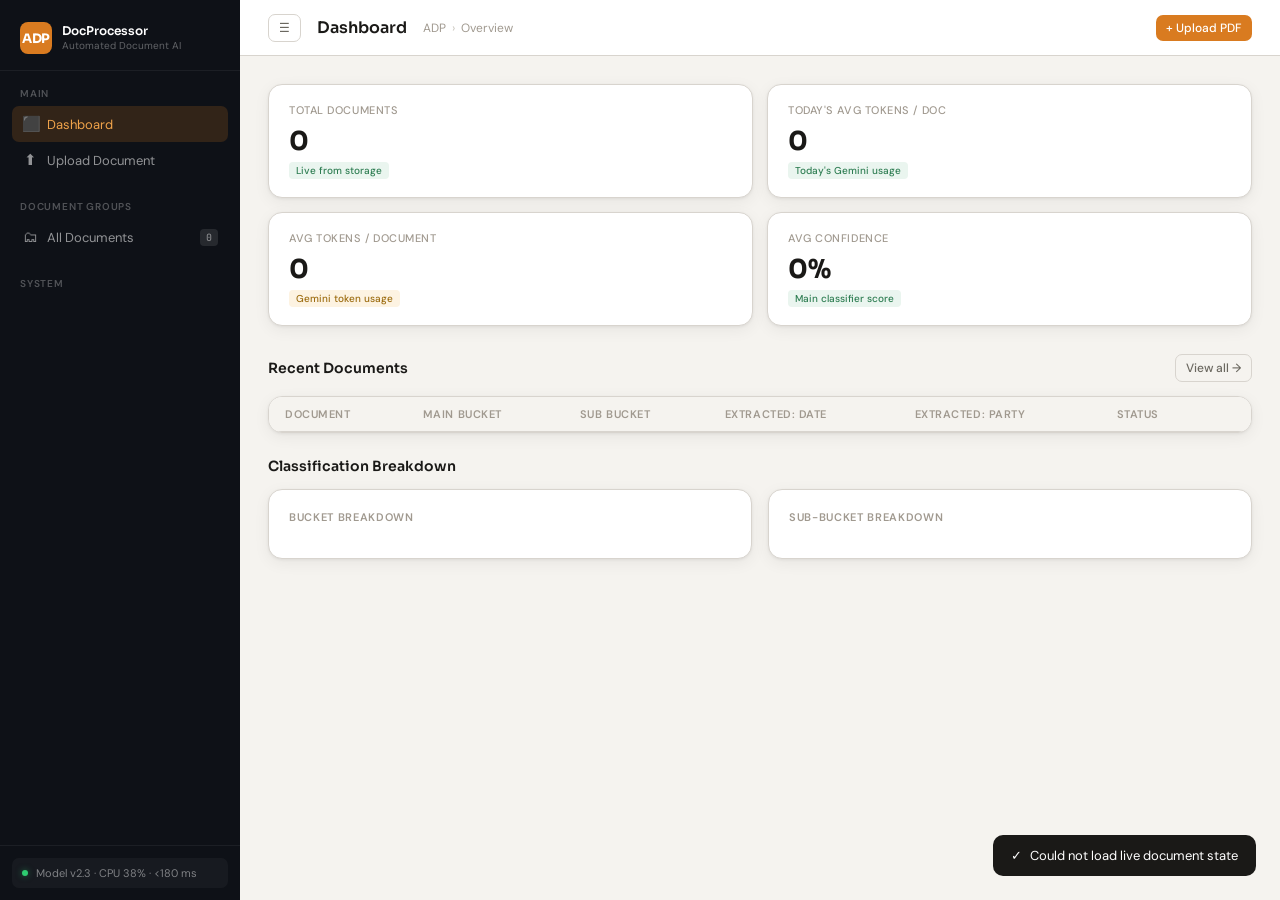
==== commit 45c3f997: "updated" ====
--- a/app/templates/index.html
+++ b/app/templates/index.html
@@ -1418,12 +1418,6 @@
           ><span id="topbar-crumb">Overview</span>
         </div>
         <div class="topbar-actions">
-          <button
-            class="btn btn-ghost btn-sm"
-            onclick="showNotif('Export complete')"
-          >
-            ⬇ Export CSV
-          </button>
           <button
             class="btn btn-primary btn-sm"
             onclick="showView('upload', null)"
@@ -2117,19 +2111,19 @@
           const response = await fetch("/api/gemini-health");
           const payload = await response.json();
           if (!response.ok || !payload.connected) {
-            console.error("[Gemini Health] Not connected:", payload);
+            // console.error("[Gemini Health] Not connected:", payload);
             showNotif(payload.message || "Gemini connection failed.");
             return false;
           }
-          console.log("[Gemini Health] Connected");
-          console.log("[Gemini Health] Response:", payload.response);
+          // console.log("[Gemini Health] Connected");
+          // console.log("[Gemini Health] Response:", payload.response);
           if (payload.response?.raw_response_text) {
-            console.log("[Gemini Health] Raw response text:");
-            console.log(payload.response.raw_response_text);
+            // console.log("[Gemini Health] Raw response text:");
+            // console.log(payload.response.raw_response_text);
           }
           return true;
         } catch (error) {
-          console.error("[Gemini Health] Error:", error);
+          // console.error("[Gemini Health] Error:", error);
           showNotif("Could not verify Gemini connection.");
           return false;
         }
@@ -2392,7 +2386,7 @@
           clearInterval(timerInterval);
           applyCompletedResult(payload.result);
         } catch (error) {
-          console.error("[Gemini/API Error] Upload flow exception:", error);
+          // console.error("[Gemini/API Error] Upload flow exception:", error);
           clearInterval(timerInterval);
           showNotif(error.message || "Upload failed");
         }
@@ -2423,7 +2417,7 @@
         }
         clearInterval(timerInterval);
         if (payload.status === "failed" || payload.status === "ocr_failed") {
-          console.error("[Gemini/API Error] Job failed payload:", payload);
+          // console.error("[Gemini/API Error] Job failed payload:", payload);
           showNotif(payload.error || payload.message || "OCR job failed");
           return;
         }
@@ -2438,11 +2432,11 @@
         currentResult = result;
         incrementTokenMetricsForResult(result);
         const tokenUsage = result?.ai_identification?.token_usage || {};
-        console.log(
-          "[Gemini Token Usage]",
-          result?.file_name || "unknown-file",
-          tokenUsage,
-        );
+        // console.log(
+        //   "[Gemini Token Usage]",
+        //   result?.file_name || "unknown-file",
+        //   tokenUsage,
+        // );
         logExtractionToConsole(result);
         markStepDone(
           "step-extract-icon",
@@ -2477,22 +2471,22 @@
         const extractedText = result?.preprocess?.text || "";
         const sourceLanguage = result?.preprocess?.source_language || "unknown";
         const translated = Boolean(result?.preprocess?.translated_to_english);
-        console.log("=== Document Extraction Output ===");
-        console.log("File:", result?.file_name || "unknown");
-        console.log("Extractor:", extractor);
-        console.log("OCR used:", Boolean(result?.preprocess?.ocr_used));
-        console.log("Source language:", sourceLanguage);
-        console.log("Translated to English:", translated);
-        console.log("Extracted text preview:");
-        console.log(extractedText.slice(0, 5000));
+        // console.log("=== Document Extraction Output ===");
+        // console.log("File:", result?.file_name || "unknown");
+        // console.log("Extractor:", extractor);
+        // console.log("OCR used:", Boolean(result?.preprocess?.ocr_used));
+        // console.log("Source language:", sourceLanguage);
+        // console.log("Translated to English:", translated);
+        // console.log("Extracted text preview:");
+        // console.log(extractedText.slice(0, 5000));
         const ai = result?.ai_identification || {};
-        console.log("Gemini operation:", ai.operation || "off");
-        console.log("AI model/source:", ai.model || "—");
+        // console.log("Gemini operation:", ai.operation || "off");
+        // console.log("AI model/source:", ai.model || "—");
         if (ai.gemini_response_preview) {
-          console.log("Gemini response preview:");
-          console.log(String(ai.gemini_response_preview));
-        }
-        console.log("=================================");
+          // console.log("Gemini response preview:");
+          // console.log(String(ai.gemini_response_preview));
+        }
+        // console.log("=================================");
       }
 
       function buildTranslationBadge(preprocess, forHtml = false) {
@@ -2533,18 +2527,18 @@
       }
 
       function showResult(result) {
-        console.log("[AI Response] Full result object:", result);
+        // console.log("[AI Response] Full result object:", result);
         if (result?.ai_identification) {
-          console.log(
-            "[AI Response] ai_identification:",
-            result.ai_identification,
-          );
+          // console.log(
+          //   "[AI Response] ai_identification:",
+          //   result.ai_identification,
+          // );
         }
         if (result?.ai_identification?.gemini_response_preview) {
-          console.log(
-            "[AI Response] Gemini response preview:",
-            result.ai_identification.gemini_response_preview,
-          );
+          // console.log(
+          //   "[AI Response] Gemini response preview:",
+          //   result.ai_identification.gemini_response_preview,
+          // );
         }
         document.getElementById("result-wrap").style.display = "block";
         const mainPill = document.getElementById("result-main-pill");
@@ -3037,9 +3031,9 @@
           msg,
         );
         if (isError) {
-          console.error("[ADP Notification]", msg);
+          // console.error("[ADP Notification]", msg);
         } else {
-          console.info("[ADP Notification]", msg);
+          // console.info("[ADP Notification]", msg);
         }
         document.getElementById("notif-text").textContent = msg;
         notif.classList.add("show");
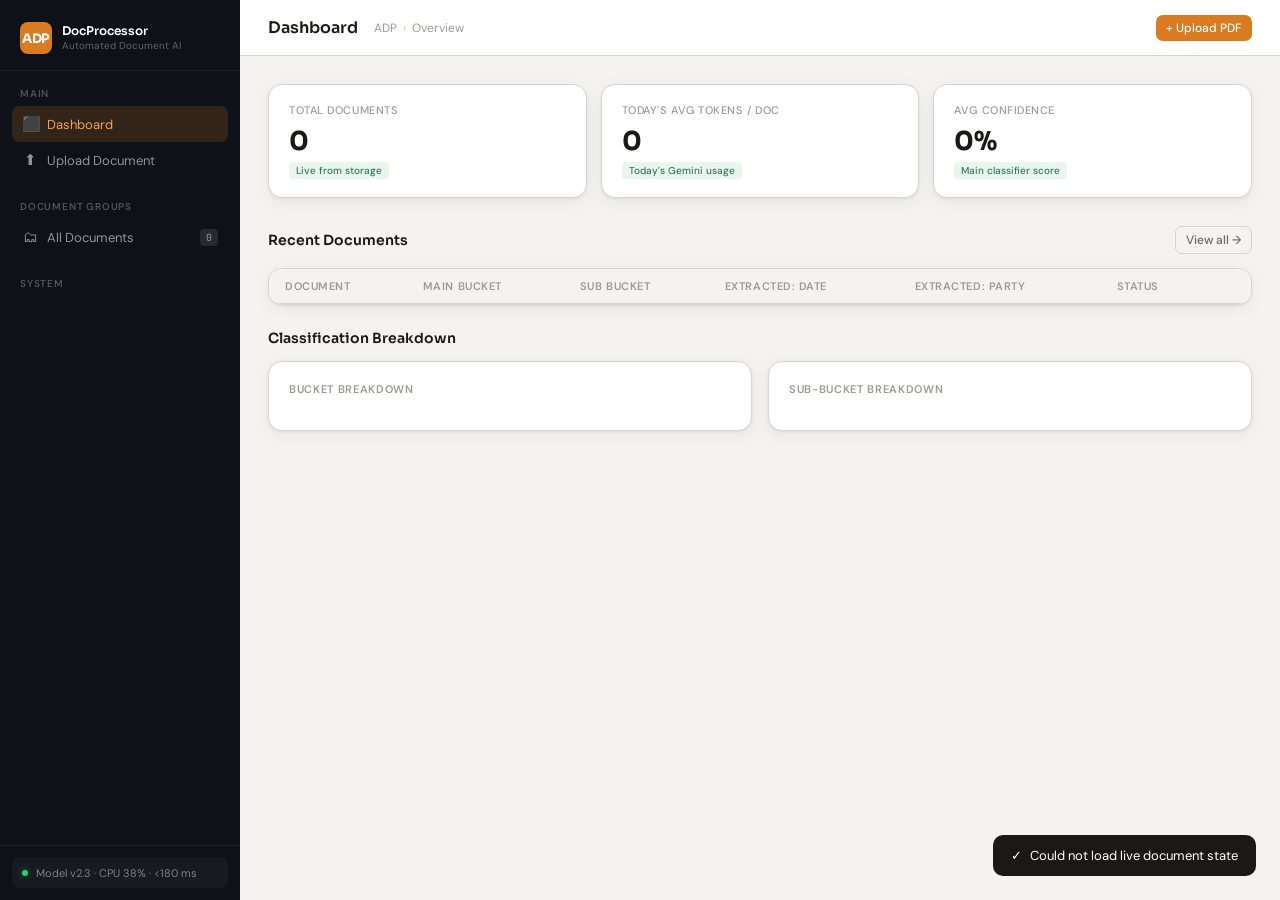
==== commit 824d0712: "delete doc added" ====
--- a/app/templates/index.html
+++ b/app/templates/index.html
@@ -252,7 +252,7 @@
         flex-shrink: 0;
       }
       .mobile-menu-btn {
-        display: none;
+        display: none !important;
       }
       .topbar-title {
         font-family: var(--display);
@@ -289,6 +289,13 @@
         transition: all 0.15s;
         font-family: var(--font);
       }
+      .btn:disabled {
+        background: #b9b9b9 !important;
+        border-color: #b9b9b9 !important;
+        color: #f4f4f4 !important;
+        cursor: not-allowed;
+        opacity: 1;
+      }
       .btn-primary {
         background: var(--accent);
         color: #fff;
@@ -329,7 +336,7 @@
       }
       .stats-row {
         display: grid;
-        grid-template-columns: repeat(4, 1fr);
+        grid-template-columns: repeat(3, 1fr);
         gap: 14px;
         margin-bottom: 28px;
       }
@@ -1180,9 +1187,6 @@
         display: none;
       }
       @media (max-width: 1400px) {
-        .stats-row {
-          grid-template-columns: repeat(2, 1fr);
-        }
         .info-grid {
           grid-template-columns: repeat(2, 1fr);
         }
@@ -1292,6 +1296,17 @@
         .info-grid {
           grid-template-columns: 1fr;
         }
+        .stats-row {
+          justify-items: center;
+        }
+        .stat-card {
+          width: min(100%, 520px);
+          text-align: center;
+        }
+        .stat-sub {
+          display: flex;
+          justify-content: center;
+        }
         .breakdown-grid {
           grid-template-columns: 1fr;
         }
@@ -1323,12 +1338,24 @@
       @media (max-width: 1100px) {
         .stats-row {
           grid-template-columns: repeat(2, 1fr);
+          justify-items: center;
+        }
+        .stats-row .stat-card:nth-child(3) {
+          grid-column: 1 / -1;
+        }
+        .stat-card {
+          width: 100%;
+          text-align: center;
+        }
+        .stat-sub {
+          display: flex;
+          justify-content: center;
         }
         .buckets-grid {
           grid-template-columns: 1fr;
         }
         .mobile-menu-btn {
-          display: inline-flex;
+          display: inline-flex !important;
           align-items: center;
           justify-content: center;
         }
@@ -1441,13 +1468,6 @@
               <div class="stat-num" id="stat-processed-today">0</div>
               <div class="stat-sub">
                 <span class="stat-chip chip-up">Today's Gemini usage</span>
-              </div>
-            </div>
-            <div class="stat-card">
-              <div class="stat-label">Avg Tokens / Document</div>
-              <div class="stat-num" id="stat-pending-ocr">0</div>
-              <div class="stat-sub">
-                <span class="stat-chip chip-warn">Gemini token usage</span>
               </div>
             </div>
             <div class="stat-card">
@@ -1896,22 +1916,6 @@
           <div class="modal-info">
             <div class="modal-info-title">Extracted Info</div>
             <div id="modal-fields"></div>
-            <div class="correct-section">
-              <div class="correct-label">Correct Label</div>
-              <select
-                class="select"
-                id="modal-correction-select"
-                onchange="showNotif('Correction saved · Retraining queued')"
-              >
-                <option value="">— Mark correction —</option></select
-              ><button
-                class="btn btn-ghost btn-sm"
-                style="width: 100%"
-                onclick="showNotif('Correction logged for review')"
-              >
-                Log Correction
-              </button>
-            </div>
           </div>
         </div>
       </div>
@@ -1954,6 +1958,25 @@
 
       let CLASSIFICATION_OPTIONS = [];
       const TOKEN_METRICS_STORAGE_KEY = "adp_token_metrics_v1";
+      async function deleteDocFromUploads(fileName) {
+        const decoded = decodeURIComponent(fileName);
+        const response = await fetch(
+          `/api/documents/${encodeURIComponent(decoded)}`,
+          { method: "DELETE" },
+        );
+        const payload = await response.json();
+        if (!response.ok || payload.status !== "ok") {
+          showNotif(payload.message || "Could not delete document.");
+          return;
+        }
+        if (currentResult?.file_name === decoded) {
+          currentResult = null;
+          document.getElementById("result-wrap").style.display = "none";
+        }
+        closeModal();
+        await fetchState();
+        showNotif(`${decoded} deleted from uploads.`);
+      }
 
       function getTodayKey() {
         const now = new Date();
@@ -2189,9 +2212,6 @@
         );
         document.getElementById("correction-select").innerHTML =
           options.join("");
-        document.getElementById("modal-correction-select").innerHTML =
-          `<option value="">— Mark correction —</option>` +
-          options.slice(1).join("");
       }
 
       function renderDashboard() {
@@ -2207,8 +2227,6 @@
           summary.total_documents;
         document.getElementById("stat-processed-today").textContent =
           Number(todayAvgFromLocal).toFixed(1);
-        document.getElementById("stat-pending-ocr").textContent =
-          Number(globalAvgFromLocal).toFixed(1);
         document.getElementById("stat-model-accuracy").textContent =
           `${summary.model_accuracy}%`;
 
@@ -2224,7 +2242,10 @@
       <td><span class="mono">${escapeHtml(d.entities.date || "—")}</span></td>
       <td>${escapeHtml(d.entities.from_company || d.entities.to_company || "—")}</td>
       <td><span class="status-dot s-done"></span> Ready</td>
-      <td><button class="btn btn-ghost btn-sm" onclick="event.stopPropagation();openDocModal('${encodeURIComponent(d.file_name)}')">View</button></td>
+      <td style="display:flex;gap:6px;">
+        <button class="btn btn-ghost btn-sm" onclick="event.stopPropagation();openDocModal('${encodeURIComponent(d.file_name)}')">View</button>
+        <button class="btn btn-ghost btn-sm" onclick="event.stopPropagation();deleteDocFromUploads('${encodeURIComponent(d.file_name)}')">Delete</button>
+      </td>
     </tr>
   `,
           )
@@ -2667,6 +2688,12 @@
           return;
         }
         currentResult = payload.result;
+        const saveBtn = document.getElementById("classified-group-btn");
+        if (saveBtn) {
+          saveBtn.disabled = true;
+          saveBtn.textContent = "Saved";
+          saveBtn.title = "Already saved";
+        }
         updateSaveButtonLabel("");
         await fetchState();
         filterBucket(encodeURIComponent(currentResult.main_bucket.label));
@@ -2681,6 +2708,14 @@
         const saveBtn = document.getElementById("classified-group-btn");
         const aiBtn = document.getElementById("ai-identify-btn");
         const reviewBtn = document.getElementById("need-review-btn");
+        if (result?.is_finalized) {
+          saveBtn.disabled = true;
+          saveBtn.textContent = "Saved";
+          saveBtn.title = "Already saved";
+          reviewBtn.style.display = "none";
+          aiBtn.style.display = "none";
+          return;
+        }
         const needs = Boolean(result?.needs_ai_identification);
         const identified = Boolean(result?.ai_identified);
         const correction = (
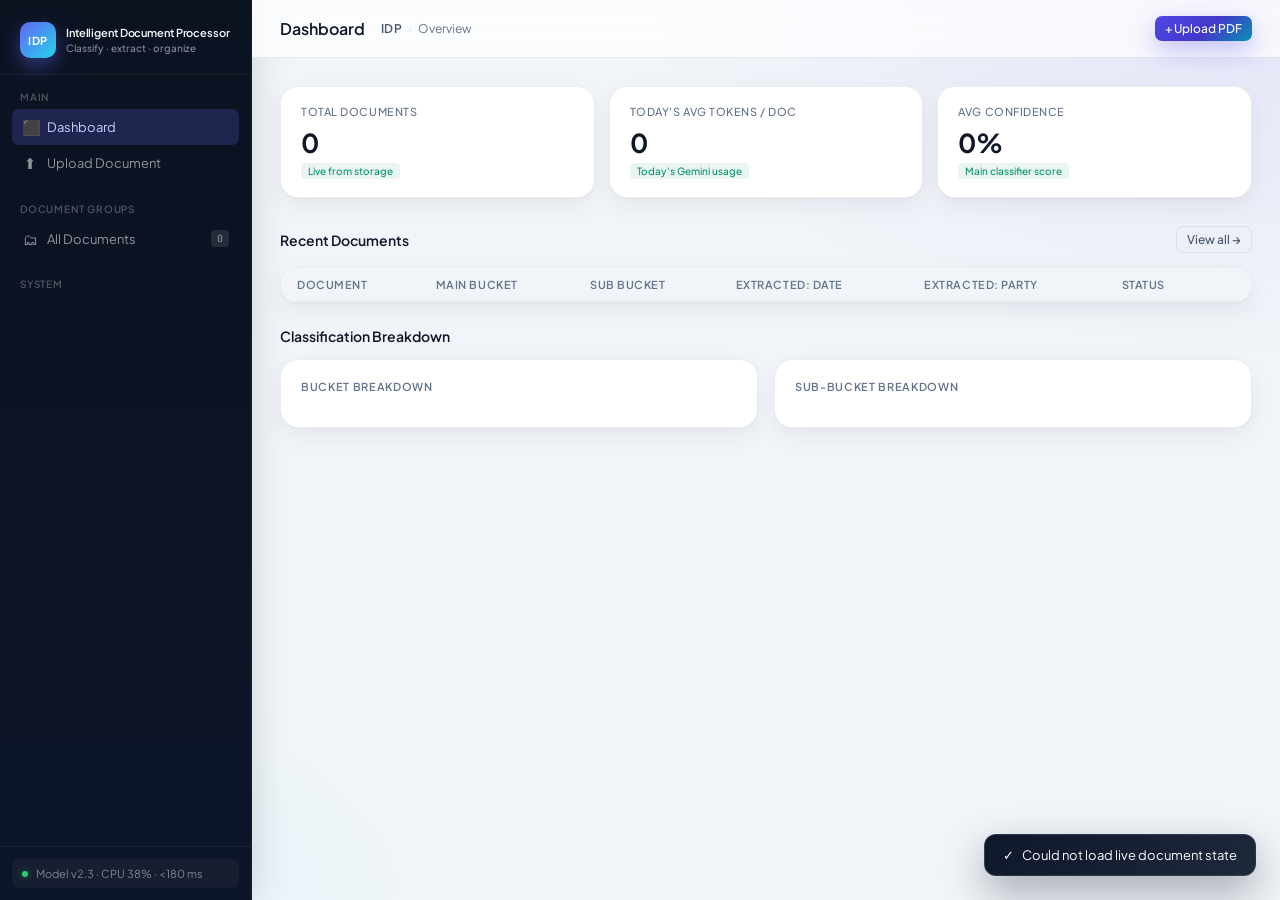
==== commit b0da6106: "ui changed and requirements updated" ====
--- a/app/templates/index.html
+++ b/app/templates/index.html
@@ -3,46 +3,48 @@
   <head>
     <meta charset="UTF-8" />
     <meta name="viewport" content="width=device-width, initial-scale=1.0" />
-    <title>ADP — Automated Document Processor</title>
+    <title>Intelligent Document Processor</title>
     <link rel="preconnect" href="https://fonts.googleapis.com" />
+    <link rel="preconnect" href="https://fonts.gstatic.com" crossorigin />
     <link
-      href="https://fonts.googleapis.com/css2?family=Sora:wght@300;400;500;600;700&family=JetBrains+Mono:wght@400;500&family=DM+Sans:ital,opsz,wght@0,9..40,300;0,9..40,400;0,9..40,500;0,9..40,600;1,9..40,300&display=swap"
+      href="https://fonts.googleapis.com/css2?family=Plus+Jakarta+Sans:ital,wght@0,400;0,500;0,600;0,700;1,400&family=JetBrains+Mono:wght@400;500&display=swap"
       rel="stylesheet"
     />
     <style>
       :root {
-        --bg: #f5f3ef;
-        --bg2: #eeecea;
-        --bg3: #e4e1dc;
-        --sidebar: #0e1117;
-        --sidebar2: #181c26;
-        --sidebar3: #232837;
-        --accent: #d97b20;
-        --accent2: #f0a34a;
-        --accent-dim: rgba(217, 123, 32, 0.12);
-        --text: #1a1917;
-        --text2: #6b6860;
-        --text3: #a0998f;
+        --bg: #f1f5f9;
+        --bg2: #e8eef5;
+        --bg3: #dce4ee;
+        --sidebar: #0b1220;
+        --sidebar2: #111a2e;
+        --sidebar3: #1a2744;
+        --accent: #4f46e5;
+        --accent2: #22d3ee;
+        --accent-dim: rgba(79, 70, 229, 0.1);
+        --text: #0f172a;
+        --text2: #475569;
+        --text3: #64748b;
         --white: #ffffff;
-        --border: #d8d4ce;
-        --border2: #c8c4bc;
-        --success: #2e7d52;
-        --success-bg: #eaf5ef;
-        --info: #1b5fa8;
-        --info-bg: #ebf3fc;
-        --warn: #9c6c10;
-        --warn-bg: #fdf3e2;
-        --danger: #c0392b;
-        --danger-bg: #fde9e7;
-        --radius: 10px;
-        --radius-lg: 14px;
-        --sidebar-w: 240px;
-        --font: "DM Sans", sans-serif;
+        --border: rgba(15, 23, 42, 0.08);
+        --border2: rgba(15, 23, 42, 0.12);
+        --success: #059669;
+        --success-bg: #ecfdf5;
+        --info: #2563eb;
+        --info-bg: #eff6ff;
+        --warn: #b45309;
+        --warn-bg: #fffbeb;
+        --danger: #dc2626;
+        --danger-bg: #fef2f2;
+        --radius: 12px;
+        --radius-lg: 18px;
+        --sidebar-w: 252px;
+        --font: "Plus Jakarta Sans", system-ui, sans-serif;
         --mono: "JetBrains Mono", monospace;
-        --display: "Sora", sans-serif;
-        --shadow: 0 1px 3px rgba(0, 0, 0, 0.06), 0 4px 16px rgba(0, 0, 0, 0.06);
-        --shadow-md:
-          0 2px 8px rgba(0, 0, 0, 0.08), 0 8px 32px rgba(0, 0, 0, 0.1);
+        --display: "Plus Jakarta Sans", system-ui, sans-serif;
+        --shadow: 0 1px 2px rgba(15, 23, 42, 0.04),
+          0 8px 24px rgba(15, 23, 42, 0.06);
+        --shadow-md: 0 4px 16px rgba(15, 23, 42, 0.08),
+          0 24px 48px rgba(15, 23, 42, 0.06);
       }
       * {
         margin: 0;
@@ -51,22 +53,29 @@
       }
       body {
         font-family: var(--font);
-        background: var(--bg);
+        background-color: var(--bg);
+        background-image:
+          radial-gradient(ellipse 100% 80% at 100% 0%, rgba(79, 70, 229, 0.09) 0%, transparent 50%),
+          radial-gradient(ellipse 80% 60% at 0% 100%, rgba(34, 211, 238, 0.08) 0%, transparent 45%);
+        background-attachment: fixed;
         color: var(--text);
         display: flex;
         height: 100vh;
         overflow: hidden;
         font-size: 14px;
+        -webkit-font-smoothing: antialiased;
       }
 
       .sidebar {
         width: var(--sidebar-w);
-        background: var(--sidebar);
+        background: linear-gradient(180deg, var(--sidebar) 0%, #0d1629 100%);
+        border-right: 1px solid rgba(148, 163, 184, 0.08);
         display: flex;
         flex-direction: column;
         flex-shrink: 0;
         height: 100vh;
         overflow-y: auto;
+        box-shadow: 4px 0 32px rgba(0, 0, 0, 0.12);
       }
       .sidebar::-webkit-scrollbar {
         width: 4px;
@@ -82,32 +91,34 @@
         border-bottom: 1px solid rgba(255, 255, 255, 0.06);
       }
       .sb-logo-mark {
-        width: 32px;
-        height: 32px;
-        background: var(--accent);
-        border-radius: 8px;
+        width: 36px;
+        height: 36px;
+        background: linear-gradient(135deg, #6366f1 0%, #22d3ee 100%);
+        border-radius: 10px;
         display: flex;
         align-items: center;
         justify-content: center;
         font-family: var(--display);
         font-weight: 700;
-        font-size: 13px;
+        font-size: 11px;
         color: #fff;
-        letter-spacing: -0.5px;
+        letter-spacing: 0.04em;
         flex-shrink: 0;
+        box-shadow: 0 8px 20px rgba(99, 102, 241, 0.45);
       }
       .sb-logo-name {
         font-family: var(--display);
-        font-size: 12px;
+        font-size: 11px;
         font-weight: 600;
-        color: #fff;
-        line-height: 1.2;
+        color: #f8fafc;
+        line-height: 1.35;
+        letter-spacing: -0.01em;
       }
       .sb-logo-sub {
         font-size: 10px;
-        color: rgba(255, 255, 255, 0.35);
-        font-weight: 400;
-        margin-top: 1px;
+        color: rgba(148, 163, 184, 0.85);
+        font-weight: 500;
+        margin-top: 2px;
       }
       .sb-section {
         padding: 16px 12px 6px;
@@ -140,11 +151,11 @@
         color: rgba(255, 255, 255, 0.85);
       }
       .sb-item.active {
-        background: rgba(217, 123, 32, 0.18);
-        color: #f0a34a;
+        background: rgba(99, 102, 241, 0.22);
+        color: #c7d2fe;
       }
       .sb-item.active .sb-icon {
-        color: #f0a34a;
+        color: #22d3ee;
       }
       .sb-icon {
         font-size: 15px;
@@ -162,8 +173,8 @@
         border-radius: 4px;
       }
       .sb-item.active .sb-badge {
-        background: rgba(217, 123, 32, 0.3);
-        color: #f0a34a;
+        background: rgba(99, 102, 241, 0.35);
+        color: #e0e7ff;
       }
       .sb-sub {
         margin-left: 16px;
@@ -240,10 +251,13 @@
         display: flex;
         flex-direction: column;
         overflow: hidden;
+        position: relative;
       }
       .topbar {
-        height: 56px;
-        background: var(--white);
+        height: 58px;
+        background: rgba(255, 255, 255, 0.72);
+        backdrop-filter: blur(14px);
+        -webkit-backdrop-filter: blur(14px);
         border-bottom: 1px solid var(--border);
         display: flex;
         align-items: center;
@@ -266,6 +280,12 @@
         display: flex;
         align-items: center;
         gap: 6px;
+        min-width: 0;
+      }
+      .topbar-breadcrumb > span:first-child {
+        font-weight: 600;
+        color: var(--text2);
+        letter-spacing: 0.04em;
       }
       .topbar-sep {
         color: var(--border2);
@@ -297,11 +317,13 @@
         opacity: 1;
       }
       .btn-primary {
-        background: var(--accent);
+        background: linear-gradient(135deg, #4f46e5 0%, #4338ca 55%, #0891b2 100%);
         color: #fff;
+        box-shadow: 0 8px 24px rgba(79, 70, 229, 0.35);
       }
       .btn-primary:hover {
-        background: #c46e1a;
+        filter: brightness(1.06);
+        box-shadow: 0 10px 28px rgba(79, 70, 229, 0.42);
       }
       .btn-ghost {
         background: transparent;
@@ -346,6 +368,11 @@
         padding: 18px 20px;
         border: 1px solid var(--border);
         box-shadow: var(--shadow);
+        transition: transform 0.2s ease, box-shadow 0.2s ease;
+      }
+      .stat-card:hover {
+        transform: translateY(-2px);
+        box-shadow: var(--shadow-md);
       }
       .stat-label {
         font-size: 11px;
@@ -400,6 +427,10 @@
         border: 1px solid var(--border);
         overflow: hidden;
         box-shadow: var(--shadow);
+        transition: box-shadow 0.2s ease;
+      }
+      .doc-table:hover {
+        box-shadow: var(--shadow-md);
       }
       .doc-table table {
         width: 100%;
@@ -453,12 +484,12 @@
         font-weight: 500;
       }
       .pill-transact {
-        background: #ebf3fc;
-        color: #1b5fa8;
+        background: #eff6ff;
+        color: #1d4ed8;
       }
       .pill-cert {
-        background: #eaf5ef;
-        color: #2e7d52;
+        background: #ecfdf5;
+        color: #047857;
       }
       .pill-sub {
         background: var(--bg2);
@@ -487,15 +518,16 @@
         margin: 0 auto;
       }
       .drop-zone {
-        border: 2px dashed var(--border2);
+        border: 2px dashed rgba(79, 70, 229, 0.28);
         border-radius: var(--radius-lg);
         padding: 60px 40px;
         text-align: center;
         cursor: pointer;
-        transition: all 0.2s;
-        background: var(--white);
+        transition: all 0.22s ease;
+        background: linear-gradient(180deg, #ffffff 0%, #f8fafc 100%);
         position: relative;
         overflow: hidden;
+        box-shadow: var(--shadow);
       }
       .drop-zone:hover,
       .drop-zone.drag {
@@ -804,10 +836,10 @@
         margin-bottom: 12px;
       }
       .group-bucket-item {
-        background: #d9f3df;
-        border: 1px solid #c1e6cb;
-        border-radius: 8px;
-        padding: 8px 10px;
+        background: linear-gradient(135deg, #ecfdf5 0%, #f0fdf4 100%);
+        border: 1px solid rgba(5, 150, 105, 0.2);
+        border-radius: var(--radius);
+        padding: 10px 12px;
         margin-bottom: 8px;
         font-size: 13px;
       }
@@ -820,7 +852,7 @@
         font-size: 12px;
       }
       .group-pdf-link {
-        color: #1b5fa8;
+        color: #2563eb;
         cursor: pointer;
         text-decoration: underline;
       }
@@ -971,7 +1003,7 @@
         max-height: 90vh;
         display: flex;
         flex-direction: column;
-        box-shadow: 0 20px 80px rgba(0, 0, 0, 0.3);
+        box-shadow: 0 24px 80px rgba(15, 23, 42, 0.2), 0 0 0 1px rgba(15, 23, 42, 0.06);
         transform: translateY(12px);
         transition: transform 0.2s;
       }
@@ -1165,8 +1197,8 @@
         position: fixed;
         bottom: 24px;
         right: 24px;
-        background: var(--text);
-        color: #fff;
+        background: linear-gradient(135deg, #0f172a 0%, #1e293b 100%);
+        color: #f8fafc;
         padding: 12px 18px;
         border-radius: var(--radius);
         font-size: 13px;
@@ -1178,6 +1210,8 @@
         display: flex;
         align-items: center;
         gap: 8px;
+        border: 1px solid rgba(148, 163, 184, 0.2);
+        box-shadow: 0 16px 40px rgba(15, 23, 42, 0.35);
       }
       .notif.show {
         opacity: 1;
@@ -1387,10 +1421,10 @@
   <body>
     <aside class="sidebar">
       <div class="sb-logo">
-        <div class="sb-logo-mark">ADP</div>
+        <div class="sb-logo-mark">IDP</div>
         <div>
-          <div class="sb-logo-name">DocProcessor</div>
-          <div class="sb-logo-sub">Automated Document AI</div>
+          <div class="sb-logo-name">Intelligent Document Processor</div>
+          <div class="sb-logo-sub">Classify · extract · organize</div>
         </div>
       </div>
       <div class="sb-section">
@@ -1441,7 +1475,7 @@
         </button>
         <div id="topbar-title" class="topbar-title">Dashboard</div>
         <div id="topbar-breadcrumb" class="topbar-breadcrumb">
-          <span>ADP</span><span class="topbar-sep">›</span
+          <span title="Intelligent Document Processor">IDP</span><span class="topbar-sep">›</span
           ><span id="topbar-crumb">Overview</span>
         </div>
         <div class="topbar-actions">
@@ -2165,7 +2199,7 @@
             );
             return `
       <div class="sb-bucket-header" onclick="toggleSbGroup('${bucketId}')">
-        <div class="sb-bucket-dot" style="background:${isTransactionalMain(mainBucket) ? "#378ADD" : "#1D9E75"}"></div>
+        <div class="sb-bucket-dot" style="background:${isTransactionalMain(mainBucket) ? "#4f46e5" : "#059669"}"></div>
         ${escapeHtml(mainBucket)}
         <span class="sb-badge">${bucketTotal}</span>
         <span class="sb-chevron open" id="sb-chevron-${bucketId}">›</span>
@@ -2278,7 +2312,7 @@
         const [bucketName, subBuckets] = entry;
         const total =
           Object.values(subBuckets).reduce((sum, count) => sum + count, 0) || 1;
-        const color = isTransactionalMain(bucketName) ? "#378ADD" : "#1D9E75";
+        const color = isTransactionalMain(bucketName) ? "#4f46e5" : "#059669";
         return Object.entries(subBuckets)
           .map(([name, count]) => {
             const pct = Math.round((count / total) * 100);
@@ -2492,22 +2526,26 @@
         const extractedText = result?.preprocess?.text || "";
         const sourceLanguage = result?.preprocess?.source_language || "unknown";
         const translated = Boolean(result?.preprocess?.translated_to_english);
-        // console.log("=== Document Extraction Output ===");
-        // console.log("File:", result?.file_name || "unknown");
-        // console.log("Extractor:", extractor);
-        // console.log("OCR used:", Boolean(result?.preprocess?.ocr_used));
-        // console.log("Source language:", sourceLanguage);
-        // console.log("Translated to English:", translated);
-        // console.log("Extracted text preview:");
-        // console.log(extractedText.slice(0, 5000));
+        console.log("=== OCR Result ===");
+        console.log("File:", result?.file_name || "unknown");
+        console.log("Extractor:", extractor);
+        console.log("OCR used:", Boolean(result?.preprocess?.ocr_used));
+        console.log("Source language:", sourceLanguage);
+        console.log("Translated to English:", translated);
+        console.log("OCR text preview:");
+        console.log(extractedText.slice(0, 5000));
         const ai = result?.ai_identification || {};
-        // console.log("Gemini operation:", ai.operation || "off");
-        // console.log("AI model/source:", ai.model || "—");
+        console.log(
+          "Original doc sent to Gemini:",
+          Boolean(ai.sent_original_doc_to_gemini),
+        );
+        console.log("Gemini operation:", ai.operation || "off");
+        console.log("AI model/source:", ai.model || "—");
         if (ai.gemini_response_preview) {
-          // console.log("Gemini response preview:");
-          // console.log(String(ai.gemini_response_preview));
-        }
-        // console.log("=================================");
+          console.log("Gemini response preview:");
+          console.log(String(ai.gemini_response_preview));
+        }
+        console.log("==================");
       }
 
       function buildTranslationBadge(preprocess, forHtml = false) {
@@ -2516,7 +2554,7 @@
         if (!translated) return "";
         const text = `Translated from ${src}`;
         if (!forHtml) return text;
-        return `<span style="display:inline-block;margin-left:8px;padding:2px 8px;border-radius:999px;background:#E8F2FF;color:#1B5FA8;font-size:11px;font-weight:600;">${escapeHtml(text)}</span>`;
+        return `<span style="display:inline-block;margin-left:8px;padding:2px 8px;border-radius:999px;background:#eff6ff;color:#1d4ed8;font-size:11px;font-weight:600;">${escapeHtml(text)}</span>`;
       }
 
       function formatAiSource(result) {
@@ -2694,6 +2732,15 @@
           saveBtn.textContent = "Saved";
           saveBtn.title = "Already saved";
         }
+        const downloadUrl = currentResult?.download_url;
+        if (downloadUrl) {
+          const link = document.createElement("a");
+          link.href = downloadUrl;
+          link.style.display = "none";
+          document.body.appendChild(link);
+          link.click();
+          document.body.removeChild(link);
+        }
         updateSaveButtonLabel("");
         await fetchState();
         filterBucket(encodeURIComponent(currentResult.main_bucket.label));
@@ -2836,9 +2883,9 @@
               return `
       <div class="bucket-col fade-in">
         <div class="bucket-col-header">
-          <div class="sb-bucket-dot" style="background:${isTransactionalMain(bucketName) ? "#378ADD" : "#1D9E75"}"></div>
-          <div class="bucket-col-title" style="color:${isTransactionalMain(bucketName) ? "#1B5FA8" : "#2E7D52"}">${escapeHtml(bucketName)}</div>
-          <span class="bucket-col-count" style="background:${isTransactionalMain(bucketName) ? "#EBF3FC" : "#EAF5EF"};color:${isTransactionalMain(bucketName) ? "#1B5FA8" : "#2E7D52"}">${bucketCount}</span>
+          <div class="sb-bucket-dot" style="background:${isTransactionalMain(bucketName) ? "#4f46e5" : "#059669"}"></div>
+          <div class="bucket-col-title" style="color:${isTransactionalMain(bucketName) ? "#1d4ed8" : "#047857"}">${escapeHtml(bucketName)}</div>
+          <span class="bucket-col-count" style="background:${isTransactionalMain(bucketName) ? "#eff6ff" : "#ecfdf5"};color:${isTransactionalMain(bucketName) ? "#1d4ed8" : "#047857"}">${bucketCount}</span>
         </div>
         <div class="bucket-col-body">
           ${
@@ -2847,7 +2894,7 @@
                 ([subName, docs]) => `
             <div class="sub-group">
               <div class="sub-group-header">
-                <div class="sub-group-name"><div class="sb-bucket-dot" style="background:${isTransactionalMain(bucketName) ? "#7BB8EC" : "#6DC4A0"};"></div>${escapeHtml(subName)}</div>
+                <div class="sub-group-name"><div class="sb-bucket-dot" style="background:${isTransactionalMain(bucketName) ? "#818cf8" : "#34d399"};"></div>${escapeHtml(subName)}</div>
                 <span class="sub-group-cnt">${docs.length} docs</span>
               </div>
               ${
@@ -3066,9 +3113,9 @@
           msg,
         );
         if (isError) {
-          // console.error("[ADP Notification]", msg);
+          // console.error("[Notification]", msg);
         } else {
-          // console.info("[ADP Notification]", msg);
+          // console.info("[Notification]", msg);
         }
         document.getElementById("notif-text").textContent = msg;
         notif.classList.add("show");
